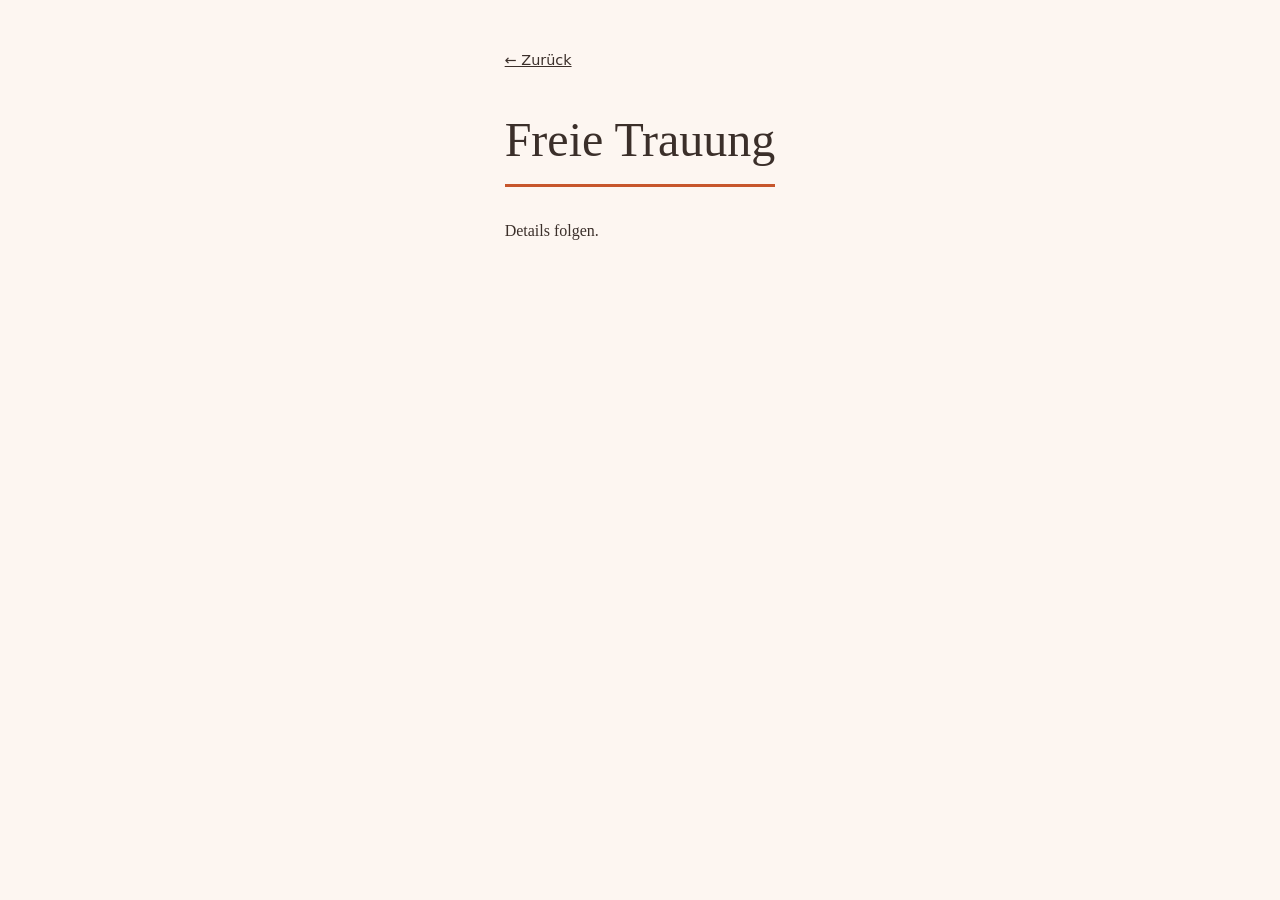
==== freie-trauung.html @ 37188ab3 "Landing page mit Farbpalette und Event-Buttons Farbpalette zentral in css/farben.css. Zwei Buttons (" ====
<!DOCTYPE html>
<html lang="de">
<head>
  <meta charset="utf-8">
  <meta name="viewport" content="width=device-width, initial-scale=1">
  <title>Freie Trauung</title>
  <link rel="stylesheet" href="css/farben.css">
  <link rel="stylesheet" href="css/style.css">
</head>
<body style="--akzent: var(--copper)">
  <main class="unterseite">
    <a class="zurueck" href="index.html">&larr; Zurück</a>
    <h1>Freie Trauung</h1>
    <p>Details folgen.</p>
  </main>
</body>
</html>
---- css/farben.css ----
/* Farbpalette der Hochzeit – zentrale Quelle für alle Seiten */
:root {
  --peach:        #F1AC8B;
  --golden-hour:  #EAA53E;
  --copper:       #C7562C;
  --apricot:      #F1AC8B; /* identisch mit peach */
  --misty-blue:   #9AABBD;
  --moss:         #A18C4B;

  /* Abgeleitete Töne für Text und Hintergrund (Lesbarkeit) */
  --hintergrund:  #FDF6F1;
  --text:         #3B2F2A;
  --text-blau:    #26313D;

  /* Event-Akzente */
  --akzent-standesamt:     var(--misty-blue);
  --akzent-freie-trauung:  var(--copper);
}
---- css/style.css ----
*, *::before, *::after { box-sizing: border-box; }

html, body { margin: 0; padding: 0; }

body {
  min-height: 100vh;
  min-height: 100dvh;
  background: var(--hintergrund);
  color: var(--text);
  font-family: "Cormorant Garamond", "Palatino Linotype", Palatino, Georgia, serif;
  line-height: 1.5;
  display: flex;
  flex-direction: column;
}

a { color: inherit; }

/* ---------- Landing Page ---------- */
.landing {
  flex: 1;
  display: flex;
  flex-direction: column;
  align-items: center;
  justify-content: center;
  padding: 3rem 1rem;
  text-align: center;
}

.titel {
  margin: 0 0 0.25rem;
  font-weight: 400;
  font-size: clamp(2.5rem, 8vw, 4.5rem);
  letter-spacing: 0.02em;
  color: var(--copper);
}

.untertitel {
  margin: 0 0 2.5rem;
  font-size: clamp(1.1rem, 3vw, 1.4rem);
  color: var(--moss);
  letter-spacing: 0.15em;
  text-transform: uppercase;
}

.trenner {
  width: 4rem;
  height: 2px;
  margin: 0 auto 2.5rem;
  background: linear-gradient(90deg, var(--peach), var(--golden-hour));
  border: 0;
}

/* Handy: untereinander */
.event-auswahl {
  display: flex;
  flex-direction: column;
  gap: 1.25rem;
  width: 100%;
  max-width: 56rem;
}

/* PC/Tablet quer: nebeneinander */
@media (min-width: 768px) {
  .event-auswahl {
    flex-direction: row;
    gap: 2rem;
  }
}

.event-button {
  flex: 1;
  display: flex;
  flex-direction: column;
  align-items: center;
  justify-content: center;
  gap: 0.5rem;
  min-height: 11rem;
  padding: 2rem 1.5rem;
  border-radius: 1.25rem;
  text-decoration: none;
  box-shadow: 0 6px 20px rgba(59, 47, 42, 0.12);
  transition: transform 0.2s ease, box-shadow 0.2s ease;
}

@media (min-width: 768px) {
  .event-button { min-height: 16rem; }
}

.event-button:hover {
  transform: translateY(-4px);
  box-shadow: 0 12px 28px rgba(59, 47, 42, 0.18);
}

.event-button:focus-visible {
  outline: 3px solid var(--golden-hour);
  outline-offset: 4px;
}

.event-button .event-name {
  font-size: clamp(1.6rem, 4vw, 2.2rem);
  line-height: 1.2;
}

.event-button .event-info {
  font-family: system-ui, -apple-system, "Segoe UI", sans-serif;
  font-size: 0.85rem;
  letter-spacing: 0.15em;
  text-transform: uppercase;
  opacity: 0.9;
}

.event-button--standesamt {
  background: var(--akzent-standesamt);
  color: var(--text-blau);
}

.event-button--freie-trauung {
  background: var(--akzent-freie-trauung);
  color: #FFFFFF;
}

@media (prefers-reduced-motion: reduce) {
  .event-button { transition: none; }
  .event-button:hover { transform: none; }
}

/* ---------- Unterseiten (Platzhalter) ---------- */
.unterseite {
  flex: 1;
  max-width: 48rem;
  margin: 0 auto;
  padding: 3rem 1rem;
}

.unterseite h1 {
  font-weight: 400;
  font-size: clamp(2rem, 6vw, 3rem);
  border-bottom: 3px solid var(--akzent);
  padding-bottom: 0.5rem;
}

.zurueck {
  font-family: system-ui, -apple-system, "Segoe UI", sans-serif;
  font-size: 0.9rem;
}
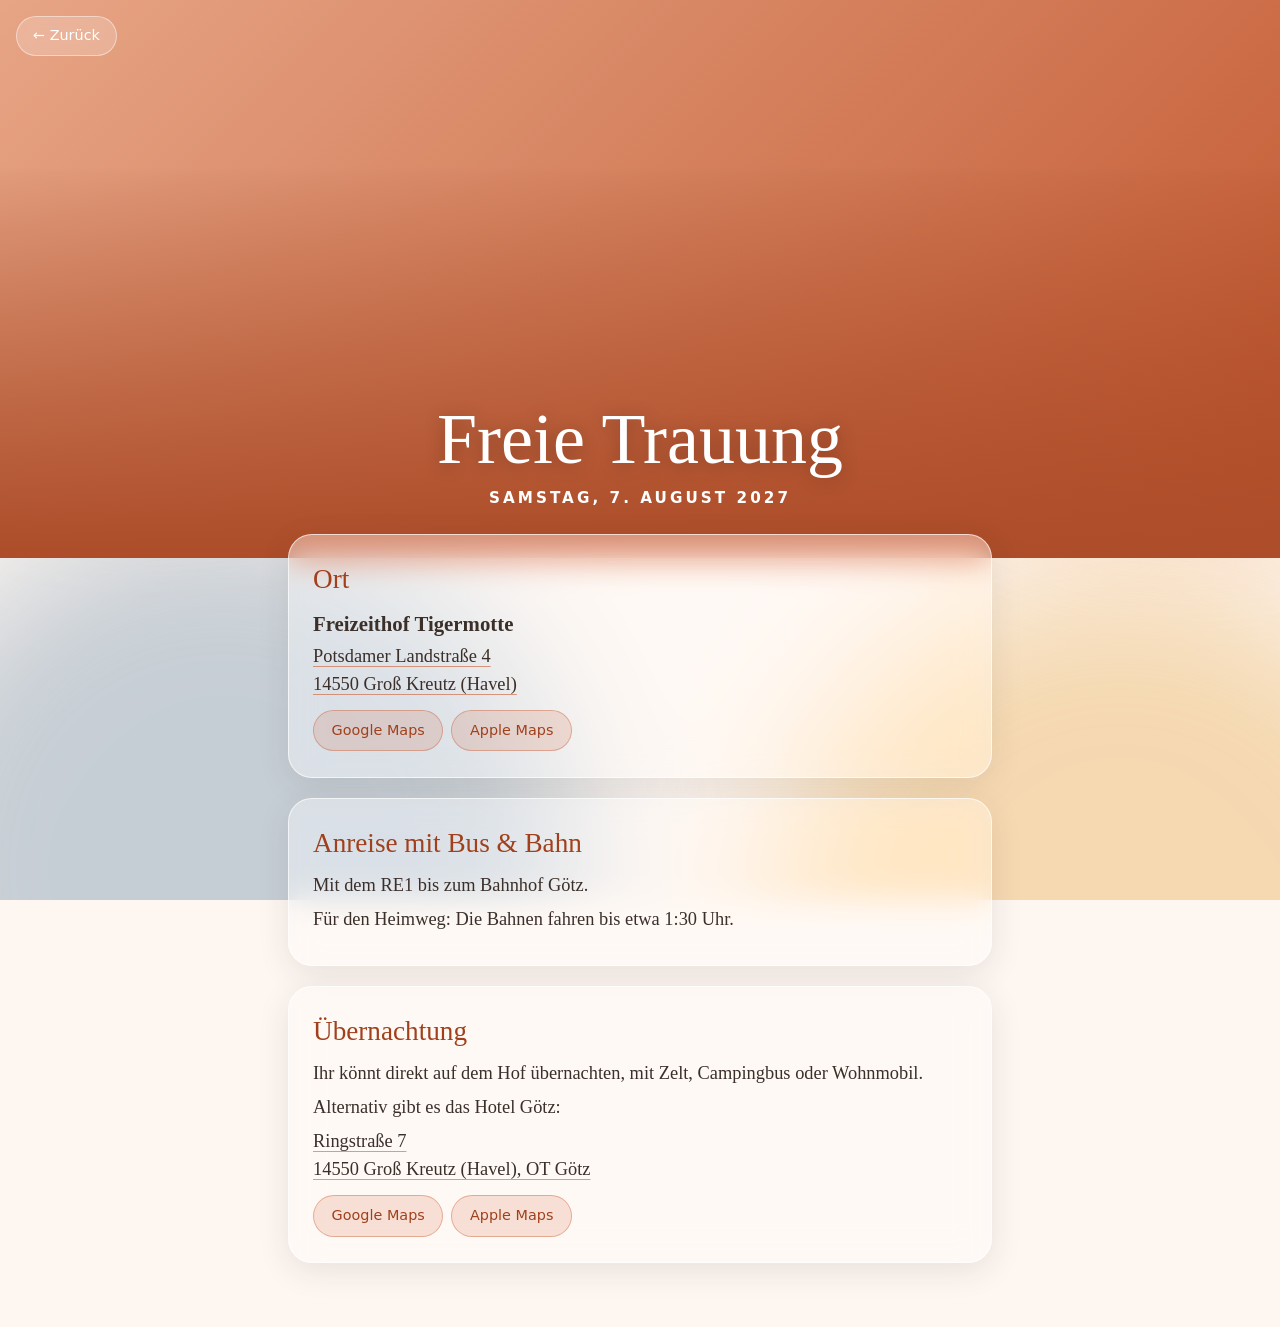
==== commit cac15f5f: "Weicheres Design mit Glas-Buttons und Animationen, Inhalte der Unterseiten - Bewegter, weichgezeichn" ====
--- a/freie-trauung.html
+++ b/freie-trauung.html
@@ -3,15 +3,49 @@
 <head>
   <meta charset="utf-8">
   <meta name="viewport" content="width=device-width, initial-scale=1">
-  <title>Freie Trauung</title>
+  <title>Freie Trauung · Anna &amp; Leo</title>
   <link rel="stylesheet" href="css/farben.css">
   <link rel="stylesheet" href="css/style.css">
 </head>
-<body style="--akzent: var(--copper)">
-  <main class="unterseite">
-    <a class="zurueck" href="index.html">&larr; Zurück</a>
-    <h1>Freie Trauung</h1>
-    <p>Details folgen.</p>
+<body style="--akzent: var(--akzent-freie-trauung); --akzent-text: #A0401C; --hero-bild: url('bilder/tigermotte.jpg')">
+  <div class="hintergrund" aria-hidden="true">
+    <div class="blob blob--1"></div><div class="blob blob--2"></div>
+    <div class="blob blob--3"></div><div class="blob blob--4"></div>
+  </div>
+
+  <header class="hero">
+    <a class="zurueck sans" href="index.html">&larr; Zurück</a>
+    <h1 class="einblenden">Freie Trauung</h1>
+    <p class="datum sans einblenden" style="--verzoegerung: 0.15s">Samstag, 7. August 2027</p>
+  </header>
+
+  <main class="inhalt">
+    <section class="karte einblenden" style="--verzoegerung: 0.3s" data-adresse="Potsdamer Landstraße 4, 14550 Groß Kreutz (Havel)">
+      <h2>Ort</h2>
+      <p class="ort">Freizeithof Tigermotte</p>
+      <a class="adresse" href="https://www.google.com/maps/search/?api=1&amp;query=Potsdamer%20Landstra%C3%9Fe%204%2C%2014550%20Gro%C3%9F%20Kreutz%20(Havel)" target="_blank" rel="noopener">
+        <address>Potsdamer Landstraße 4<br>14550 Groß Kreutz (Havel)</address>
+      </a>
+      <div class="karten-links"></div>
+    </section>
+
+    <section class="karte einblenden" style="--verzoegerung: 0.45s">
+      <h2>Anreise mit Bus &amp; Bahn</h2>
+      <p>Mit dem RE1 bis zum Bahnhof Götz.</p>
+      <p>Für den Heimweg: Die Bahnen fahren bis etwa 1:30 Uhr.</p>
+    </section>
+
+    <section class="karte einblenden" style="--verzoegerung: 0.6s" data-adresse="Ringstraße 7, 14550 Groß Kreutz (Havel)">
+      <h2>Übernachtung</h2>
+      <p>Ihr könnt direkt auf dem Hof übernachten, mit Zelt, Campingbus oder Wohnmobil.</p>
+      <p>Alternativ gibt es das Hotel Götz:</p>
+      <a class="adresse" href="https://www.google.com/maps/search/?api=1&amp;query=Ringstra%C3%9Fe%207%2C%2014550%20Gro%C3%9F%20Kreutz%20(Havel)" target="_blank" rel="noopener">
+        <address>Ringstraße 7<br>14550 Groß Kreutz (Havel), OT Götz</address>
+      </a>
+      <div class="karten-links"></div>
+    </section>
   </main>
+
+  <script src="js/karten.js"></script>
 </body>
 </html>
--- a/css/farben.css
+++ b/css/farben.css
@@ -1,18 +1,24 @@
 /* Farbpalette der Hochzeit – zentrale Quelle für alle Seiten */
 :root {
-  --peach:        #F1AC8B;
-  --golden-hour:  #EAA53E;
-  --copper:       #C7562C;
-  --apricot:      #F1AC8B; /* identisch mit peach */
-  --misty-blue:   #9AABBD;
-  --moss:         #A18C4B;
+  --peach:        #F3AE8D;
+  --golden-hour:  #E7A23A;
+  --copper:       #CB5A30;
+  --apricot:      #F79E5C;
+  --misty-blue:   #9AADBE;
+  --moss:         #9F8A49;
 
   /* Abgeleitete Töne für Text und Hintergrund (Lesbarkeit) */
   --hintergrund:  #FDF6F1;
   --text:         #3B2F2A;
   --text-blau:    #26313D;
+  --moss-dunkel:  #6F5F2E;
 
   /* Event-Akzente */
   --akzent-standesamt:     var(--misty-blue);
   --akzent-freie-trauung:  var(--copper);
+
+  /* Glas-Effekt */
+  --glas:         rgba(255, 255, 255, 0.38);
+  --glas-rand:    rgba(255, 255, 255, 0.65);
+  --schatten:     0 8px 32px rgba(59, 47, 42, 0.10);
 }
--- a/css/style.css
+++ b/css/style.css
@@ -3,6 +3,7 @@
 html, body { margin: 0; padding: 0; }
 
 body {
+  position: relative;
   min-height: 100vh;
   min-height: 100dvh;
   background: var(--hintergrund);
@@ -11,9 +12,52 @@
   line-height: 1.5;
   display: flex;
   flex-direction: column;
+  overflow-x: hidden;
 }
 
 a { color: inherit; }
+
+.sans {
+  font-family: system-ui, -apple-system, "Segoe UI", sans-serif;
+}
+
+/* ---------- Weicher, bewegter Hintergrund ---------- */
+.hintergrund {
+  position: fixed;
+  inset: 0;
+  z-index: -1;
+  overflow: hidden;
+  pointer-events: none;
+}
+
+.blob {
+  position: absolute;
+  width: 55vmax;
+  height: 55vmax;
+  border-radius: 50%;
+  filter: blur(70px);
+  opacity: 0.55;
+  will-change: transform;
+}
+
+.blob--1 { background: var(--peach);       top: -20vmax; left: -15vmax; animation: schweben-1 26s ease-in-out infinite alternate; }
+.blob--2 { background: var(--misty-blue);  bottom: -25vmax; left: -10vmax; animation: schweben-2 32s ease-in-out infinite alternate; }
+.blob--3 { background: var(--apricot);     top: -15vmax; right: -20vmax; opacity: 0.45; animation: schweben-3 29s ease-in-out infinite alternate; }
+.blob--4 { background: var(--golden-hour); bottom: -30vmax; right: -15vmax; opacity: 0.35; animation: schweben-1 35s ease-in-out infinite alternate-reverse; }
+
+@keyframes schweben-1 { to { transform: translate(12vmax, 10vmax) scale(1.1); } }
+@keyframes schweben-2 { to { transform: translate(15vmax, -8vmax) scale(0.9); } }
+@keyframes schweben-3 { to { transform: translate(-10vmax, 12vmax) scale(1.15); } }
+
+/* ---------- Einblenden ---------- */
+.einblenden {
+  opacity: 0;
+  transform: translateY(18px);
+  animation: einblenden 1s cubic-bezier(0.22, 1, 0.36, 1) forwards;
+  animation-delay: var(--verzoegerung, 0s);
+}
+
+@keyframes einblenden { to { opacity: 1; transform: none; } }
 
 /* ---------- Landing Page ---------- */
 .landing {
@@ -29,25 +73,27 @@
 .titel {
   margin: 0 0 0.25rem;
   font-weight: 400;
-  font-size: clamp(2.5rem, 8vw, 4.5rem);
+  font-size: clamp(2.75rem, 9vw, 5rem);
   letter-spacing: 0.02em;
   color: var(--copper);
 }
 
 .untertitel {
-  margin: 0 0 2.5rem;
-  font-size: clamp(1.1rem, 3vw, 1.4rem);
-  color: var(--moss);
-  letter-spacing: 0.15em;
+  margin: 0 0 2rem;
+  font-size: clamp(1.15rem, 3vw, 1.4rem);
+  font-weight: 600;
+  color: var(--moss-dunkel);
+  letter-spacing: 0.2em;
   text-transform: uppercase;
 }
 
 .trenner {
-  width: 4rem;
+  width: 5rem;
   height: 2px;
   margin: 0 auto 2.5rem;
-  background: linear-gradient(90deg, var(--peach), var(--golden-hour));
+  background: linear-gradient(90deg, var(--peach), var(--apricot), var(--golden-hour));
   border: 0;
+  border-radius: 2px;
 }
 
 /* Handy: untereinander */
@@ -68,78 +114,230 @@
 }
 
 .event-button {
+  --tint: var(--misty-blue);
+  position: relative;
   flex: 1;
   display: flex;
   flex-direction: column;
   align-items: center;
   justify-content: center;
-  gap: 0.5rem;
+  gap: 0.6rem;
   min-height: 11rem;
   padding: 2rem 1.5rem;
-  border-radius: 1.25rem;
+  border-radius: 1.75rem;
   text-decoration: none;
-  box-shadow: 0 6px 20px rgba(59, 47, 42, 0.12);
-  transition: transform 0.2s ease, box-shadow 0.2s ease;
+  overflow: hidden;
+  isolation: isolate;
+  background: color-mix(in srgb, var(--tint) 28%, transparent);
+  border: 1px solid var(--glas-rand);
+  -webkit-backdrop-filter: blur(18px) saturate(140%);
+  backdrop-filter: blur(18px) saturate(140%);
+  box-shadow: var(--schatten);
+  transition:
+    transform 0.6s cubic-bezier(0.22, 1, 0.36, 1),
+    box-shadow 0.6s cubic-bezier(0.22, 1, 0.36, 1),
+    background-color 0.6s ease;
+}
+
+/* Sanfter Lichtschein, der beim Hover hineinfließt */
+.event-button::before {
+  content: "";
+  position: absolute;
+  inset: 0;
+  z-index: -1;
+  background: radial-gradient(circle at 30% 20%, rgba(255, 255, 255, 0.7), transparent 60%);
+  opacity: 0.4;
+  transition: opacity 0.6s ease;
 }
 
 @media (min-width: 768px) {
-  .event-button { min-height: 16rem; }
+  .event-button { min-height: 17rem; }
 }
 
 .event-button:hover {
-  transform: translateY(-4px);
-  box-shadow: 0 12px 28px rgba(59, 47, 42, 0.18);
-}
+  transform: translateY(-6px);
+  background: color-mix(in srgb, var(--tint) 40%, transparent);
+  box-shadow: 0 18px 40px rgba(59, 47, 42, 0.14);
+}
+
+.event-button:hover::before { opacity: 0.9; }
 
 .event-button:focus-visible {
-  outline: 3px solid var(--golden-hour);
-  outline-offset: 4px;
+  outline: 2px solid var(--tint);
+  outline-offset: 5px;
 }
 
 .event-button .event-name {
-  font-size: clamp(1.6rem, 4vw, 2.2rem);
+  font-size: clamp(1.7rem, 4vw, 2.3rem);
   line-height: 1.2;
 }
 
 .event-button .event-info {
-  font-family: system-ui, -apple-system, "Segoe UI", sans-serif;
   font-size: 0.85rem;
-  letter-spacing: 0.15em;
+  font-weight: 600;
+  letter-spacing: 0.18em;
   text-transform: uppercase;
-  opacity: 0.9;
 }
 
 .event-button--standesamt {
-  background: var(--akzent-standesamt);
+  --tint: var(--akzent-standesamt);
   color: var(--text-blau);
 }
 
 .event-button--freie-trauung {
-  background: var(--akzent-freie-trauung);
+  --tint: var(--akzent-freie-trauung);
+  color: #7A2E12;
+}
+
+/* ---------- Unterseiten ---------- */
+.hero {
+  position: relative;
+  min-height: 62vh;
+  min-height: 62svh;
+  display: flex;
+  flex-direction: column;
+  justify-content: flex-end;
+  padding: 1.25rem 1rem 3rem;
   color: #FFFFFF;
+  text-align: center;
+  background-color: var(--akzent);
+  background-image:
+    linear-gradient(180deg, rgba(0, 0, 0, 0.05) 30%, color-mix(in srgb, var(--akzent) 85%, black 15%) 100%),
+    var(--hero-bild, none),
+    linear-gradient(135deg, var(--peach), var(--akzent));
+  background-size: cover;
+  background-position: center;
+}
+
+.hero .zurueck {
+  position: absolute;
+  top: 1rem;
+  left: 1rem;
+}
+
+.hero h1 {
+  margin: 0;
+  font-weight: 400;
+  font-size: clamp(2.5rem, 8vw, 4.5rem);
+  line-height: 1.1;
+  text-shadow: 0 2px 18px rgba(0, 0, 0, 0.25);
+}
+
+.hero .datum {
+  margin: 0.5rem 0 0;
+  font-size: 0.95rem;
+  font-weight: 600;
+  letter-spacing: 0.2em;
+  text-transform: uppercase;
+}
+
+.zurueck {
+  display: inline-flex;
+  align-items: center;
+  gap: 0.4rem;
+  padding: 0.5rem 1rem;
+  border-radius: 999px;
+  font-size: 0.9rem;
+  text-decoration: none;
+  color: #FFFFFF;
+  background: rgba(255, 255, 255, 0.2);
+  border: 1px solid rgba(255, 255, 255, 0.45);
+  -webkit-backdrop-filter: blur(10px);
+  backdrop-filter: blur(10px);
+  transition: background-color 0.4s ease;
+}
+
+.zurueck:hover { background: rgba(255, 255, 255, 0.35); }
+
+.inhalt {
+  width: 100%;
+  max-width: 46rem;
+  margin: -1.5rem auto 0;
+  padding: 0 1rem 4rem;
+  display: grid;
+  gap: 1.25rem;
+}
+
+.karte {
+  padding: 1.5rem 1.5rem 1.6rem;
+  border-radius: 1.5rem;
+  background: var(--glas);
+  border: 1px solid var(--glas-rand);
+  -webkit-backdrop-filter: blur(16px) saturate(140%);
+  backdrop-filter: blur(16px) saturate(140%);
+  box-shadow: var(--schatten);
+}
+
+.karte h2 {
+  margin: 0 0 0.5rem;
+  font-weight: 500;
+  font-size: 1.7rem;
+  color: var(--akzent-text);
+}
+
+.karte p { margin: 0.4rem 0; font-size: 1.15rem; }
+
+.karte .ort {
+  margin-bottom: 0.25rem;
+  font-size: 1.3rem;
+  font-weight: 600;
+}
+
+/* ---------- Adressen & Karten-Links ---------- */
+.adresse address { font-style: normal; }
+
+.adresse {
+  display: inline-block;
+  font-style: normal;
+  font-size: 1.15rem;
+  text-decoration: underline;
+  text-decoration-color: color-mix(in srgb, var(--akzent) 60%, transparent);
+  text-underline-offset: 4px;
+  transition: color 0.3s ease;
+}
+
+.adresse:hover { color: var(--akzent-text); }
+
+.karten-links {
+  display: flex;
+  flex-wrap: wrap;
+  gap: 0.5rem;
+  margin-top: 0.75rem;
+}
+
+.karten-link {
+  display: inline-flex;
+  align-items: center;
+  padding: 0.55rem 1.1rem;
+  border-radius: 999px;
+  font-size: 0.9rem;
+  text-decoration: none;
+  color: var(--akzent-text);
+  background: color-mix(in srgb, var(--akzent) 16%, transparent);
+  border: 1px solid color-mix(in srgb, var(--akzent) 40%, transparent);
+  transition: background-color 0.4s ease, transform 0.4s cubic-bezier(0.22, 1, 0.36, 1);
+}
+
+.karten-link:hover {
+  background: color-mix(in srgb, var(--akzent) 30%, transparent);
+  transform: translateY(-2px);
+}
+
+.hinweis {
+  font-size: 1rem !important;
+  opacity: 0.8;
+}
+
+.fussnote {
+  margin-top: 0.5rem;
+  font-size: 0.75rem;
+  text-align: center;
+  opacity: 0.6;
 }
 
 @media (prefers-reduced-motion: reduce) {
-  .event-button { transition: none; }
-  .event-button:hover { transform: none; }
-}
-
-/* ---------- Unterseiten (Platzhalter) ---------- */
-.unterseite {
-  flex: 1;
-  max-width: 48rem;
-  margin: 0 auto;
-  padding: 3rem 1rem;
-}
-
-.unterseite h1 {
-  font-weight: 400;
-  font-size: clamp(2rem, 6vw, 3rem);
-  border-bottom: 3px solid var(--akzent);
-  padding-bottom: 0.5rem;
-}
-
-.zurueck {
-  font-family: system-ui, -apple-system, "Segoe UI", sans-serif;
-  font-size: 0.9rem;
-}
+  .blob, .einblenden { animation: none; }
+  .einblenden { opacity: 1; transform: none; }
+  .event-button, .karten-link { transition: none; }
+  .event-button:hover, .karten-link:hover { transform: none; }
+}
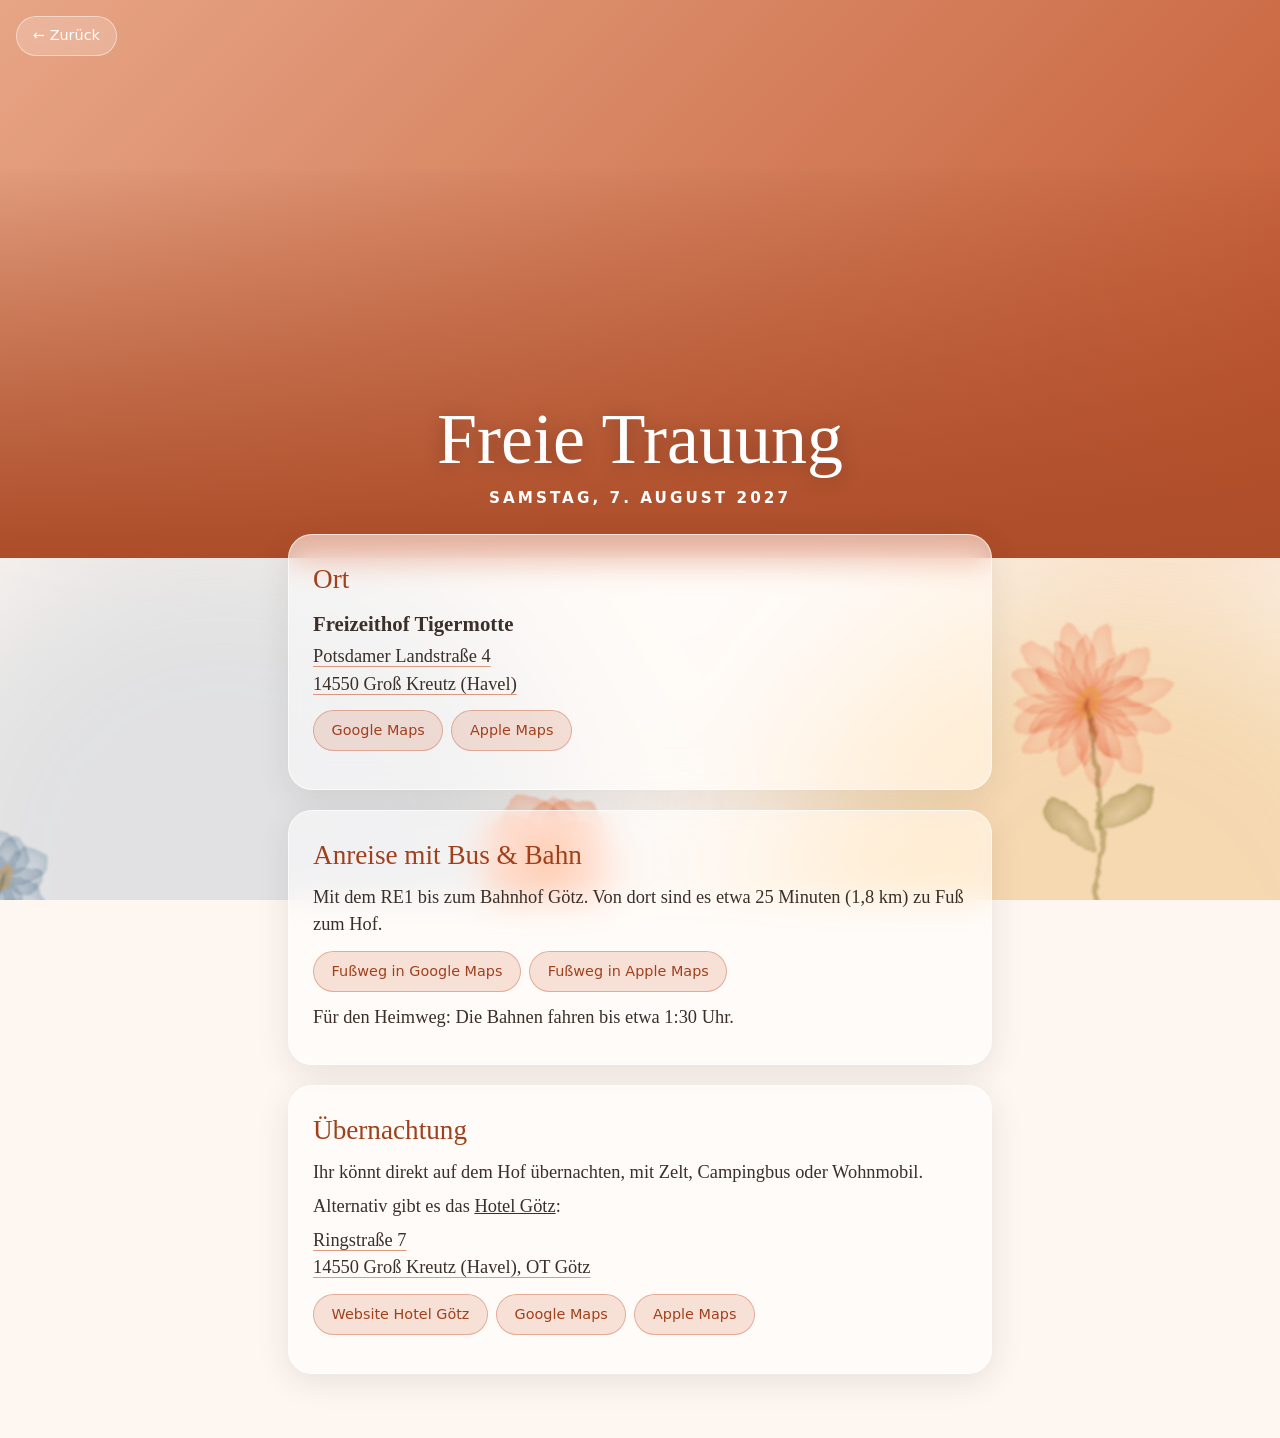
==== commit 8e46ffe3: "Aquarell-Blumen im Hintergrund, Anreise, Hotel-Link und Platz für Hof-Logo - Blumen in den Palettenf" ====
--- a/freie-trauung.html
+++ b/freie-trauung.html
@@ -21,6 +21,7 @@
 
   <main class="inhalt">
     <section class="karte einblenden" style="--verzoegerung: 0.3s" data-adresse="Potsdamer Landstraße 4, 14550 Groß Kreutz (Havel)">
+      <img class="hof-logo" src="bilder/tigermotte-logo.png" alt="Logo des Freizeithofs Tigermotte" onerror="this.remove()">
       <h2>Ort</h2>
       <p class="ort">Freizeithof Tigermotte</p>
       <a class="adresse" href="https://www.google.com/maps/search/?api=1&amp;query=Potsdamer%20Landstra%C3%9Fe%204%2C%2014550%20Gro%C3%9F%20Kreutz%20(Havel)" target="_blank" rel="noopener">
@@ -31,21 +32,30 @@
 
     <section class="karte einblenden" style="--verzoegerung: 0.45s">
       <h2>Anreise mit Bus &amp; Bahn</h2>
-      <p>Mit dem RE1 bis zum Bahnhof Götz.</p>
+      <p>Mit dem RE1 bis zum Bahnhof Götz. Von dort sind es etwa 25 Minuten (1,8&nbsp;km) zu Fuß zum Hof.</p>
+      <div class="karten-links">
+        <a class="karten-link sans" target="_blank" rel="noopener"
+           href="https://www.google.com/maps/dir/?api=1&amp;origin=Bahnhof%20G%C3%B6tz&amp;destination=Potsdamer%20Landstra%C3%9Fe%204%2C%2014550%20Gro%C3%9F%20Kreutz%20(Havel)&amp;travelmode=walking">Fußweg in Google Maps</a>
+        <a class="karten-link sans" target="_blank" rel="noopener"
+           href="https://maps.apple.com/?saddr=Bahnhof%20G%C3%B6tz&amp;daddr=Potsdamer%20Landstra%C3%9Fe%204%2C%2014550%20Gro%C3%9F%20Kreutz%20(Havel)&amp;dirflg=w">Fußweg in Apple Maps</a>
+      </div>
       <p>Für den Heimweg: Die Bahnen fahren bis etwa 1:30 Uhr.</p>
     </section>
 
     <section class="karte einblenden" style="--verzoegerung: 0.6s" data-adresse="Ringstraße 7, 14550 Groß Kreutz (Havel)">
       <h2>Übernachtung</h2>
       <p>Ihr könnt direkt auf dem Hof übernachten, mit Zelt, Campingbus oder Wohnmobil.</p>
-      <p>Alternativ gibt es das Hotel Götz:</p>
+      <p>Alternativ gibt es das <a href="https://www.hotel-goetz.com/" target="_blank" rel="noopener">Hotel Götz</a>:</p>
       <a class="adresse" href="https://www.google.com/maps/search/?api=1&amp;query=Ringstra%C3%9Fe%207%2C%2014550%20Gro%C3%9F%20Kreutz%20(Havel)" target="_blank" rel="noopener">
         <address>Ringstraße 7<br>14550 Groß Kreutz (Havel), OT Götz</address>
       </a>
-      <div class="karten-links"></div>
+      <div class="karten-links">
+        <a class="karten-link sans" href="https://www.hotel-goetz.com/" target="_blank" rel="noopener">Website Hotel Götz</a>
+      </div>
     </section>
   </main>
 
   <script src="js/karten.js"></script>
+  <script src="js/aquarell.js"></script>
 </body>
 </html>
--- a/css/farben.css
+++ b/css/farben.css
@@ -18,7 +18,7 @@
   --akzent-freie-trauung:  var(--copper);
 
   /* Glas-Effekt */
-  --glas:         rgba(255, 255, 255, 0.38);
+  --glas:         rgba(255, 255, 255, 0.55);
   --glas-rand:    rgba(255, 255, 255, 0.65);
   --schatten:     0 8px 32px rgba(59, 47, 42, 0.10);
 }
--- a/css/style.css
+++ b/css/style.css
@@ -35,8 +35,8 @@
   width: 55vmax;
   height: 55vmax;
   border-radius: 50%;
-  filter: blur(70px);
-  opacity: 0.55;
+  filter: blur(80px);
+  opacity: 0.28;
   will-change: transform;
 }
 
@@ -48,6 +48,20 @@
 @keyframes schweben-1 { to { transform: translate(12vmax, 10vmax) scale(1.1); } }
 @keyframes schweben-2 { to { transform: translate(15vmax, -8vmax) scale(0.9); } }
 @keyframes schweben-3 { to { transform: translate(-10vmax, 12vmax) scale(1.15); } }
+
+/* Aquarell-Blumen (js/aquarell.js) */
+.aquarell {
+  position: absolute;
+  inset: 0;
+  width: 100%;
+  height: 100%;
+}
+
+.aquarell path,
+.aquarell circle {
+  transform-box: view-box;
+  transform-origin: 0 0;
+}
 
 /* ---------- Einblenden ---------- */
 .einblenden {
@@ -268,6 +282,20 @@
   box-shadow: var(--schatten);
 }
 
+/* Logo des Hofs: flattert sanft in der Ecke der Karte */
+.hof-logo {
+  float: right;
+  width: clamp(6rem, 28vw, 9rem);
+  height: auto;
+  margin: -0.5rem -0.5rem 0.5rem 1rem;
+  animation: flattern 6s ease-in-out infinite;
+}
+
+@keyframes flattern {
+  0%, 100% { transform: translateY(0) rotate(-3deg); }
+  50%      { transform: translateY(-8px) rotate(3deg); }
+}
+
 .karte h2 {
   margin: 0 0 0.5rem;
   font-weight: 500;
@@ -302,7 +330,7 @@
   display: flex;
   flex-wrap: wrap;
   gap: 0.5rem;
-  margin-top: 0.75rem;
+  margin: 0.75rem 0;
 }
 
 .karten-link {
@@ -336,7 +364,7 @@
 }
 
 @media (prefers-reduced-motion: reduce) {
-  .blob, .einblenden { animation: none; }
+  .blob, .einblenden, .hof-logo { animation: none; }
   .einblenden { opacity: 1; transform: none; }
   .event-button, .karten-link { transition: none; }
   .event-button:hover, .karten-link:hover { transform: none; }
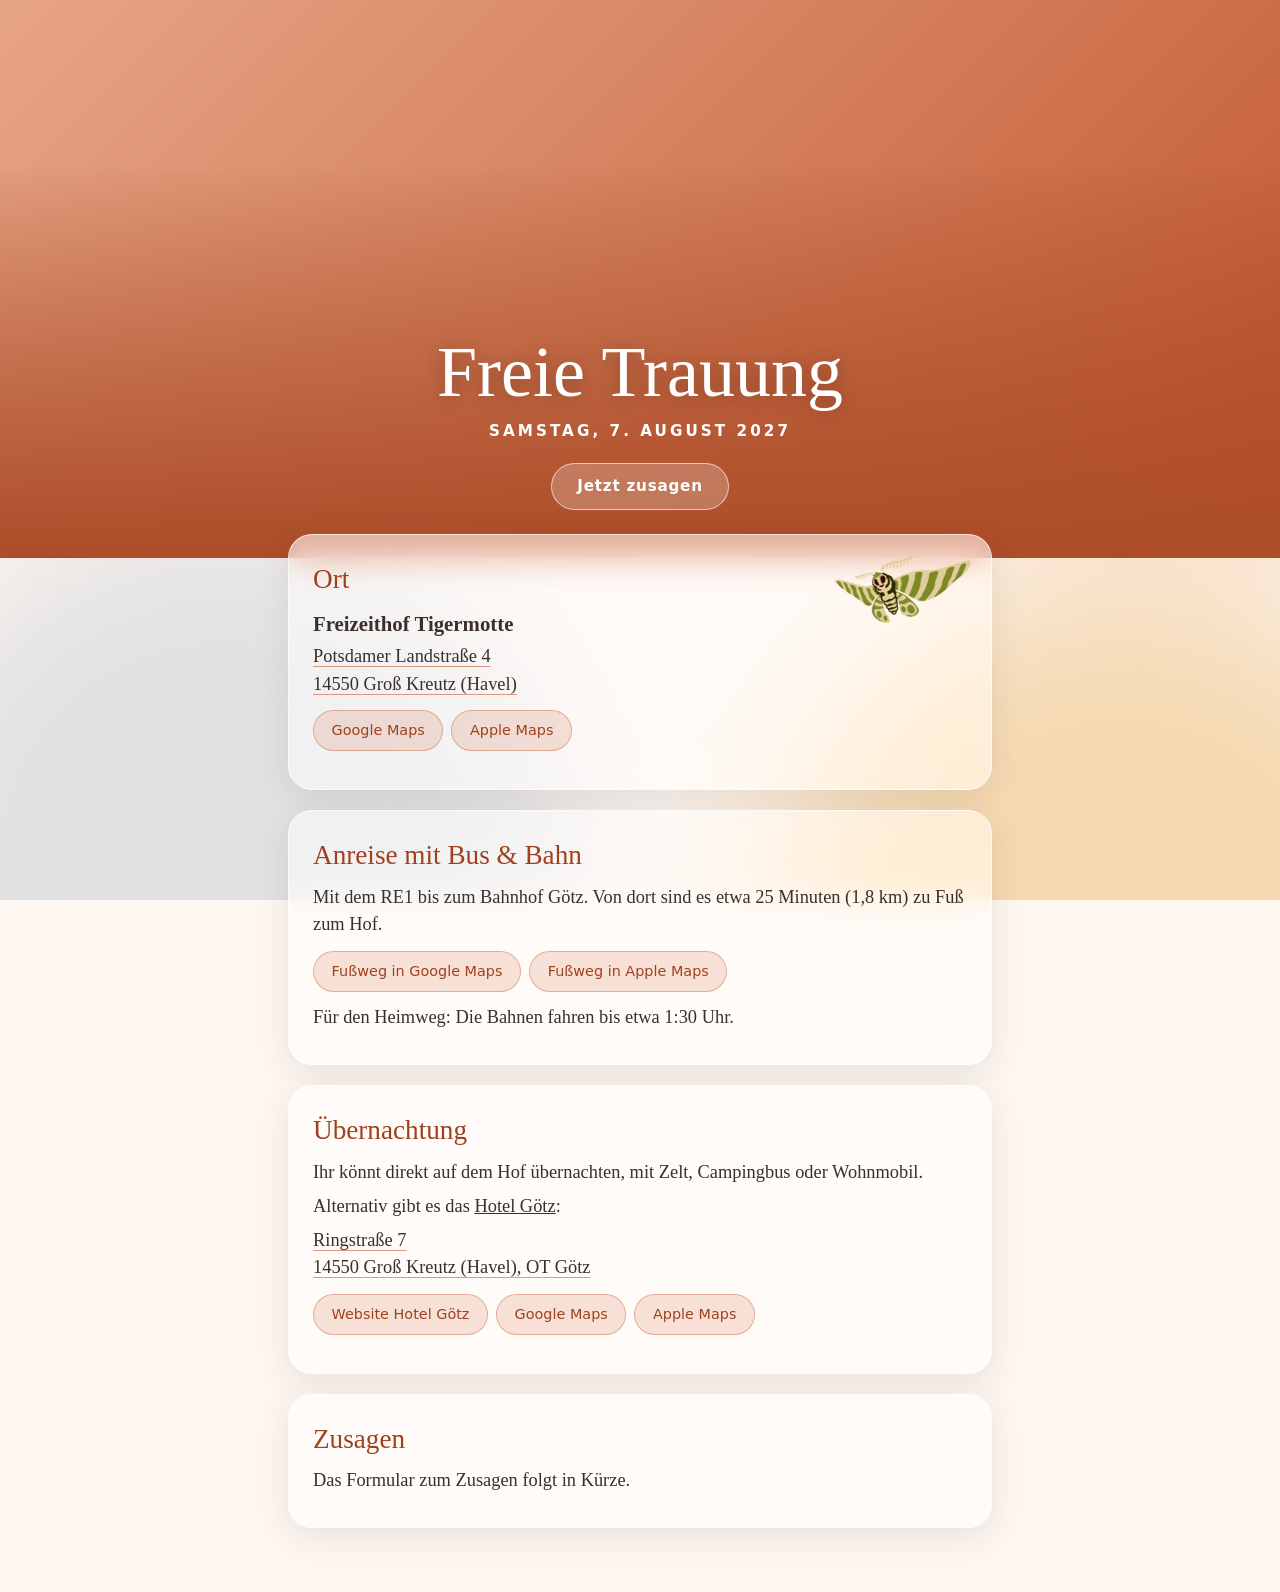
==== commit 68864ed4: "Zusage-Bereich mit Tally-Einbindung, Zurück-Button nur über Hauptseite - Jede Unterseite hat einen Z" ====
--- a/freie-trauung.html
+++ b/freie-trauung.html
@@ -14,9 +14,10 @@
   </div>
 
   <header class="hero">
-    <a class="zurueck sans" href="index.html">&larr; Zurück</a>
+    <a class="zurueck sans" href="index.html" hidden>&larr; Zurück</a>
     <h1 class="einblenden">Freie Trauung</h1>
     <p class="datum sans einblenden" style="--verzoegerung: 0.15s">Samstag, 7. August 2027</p>
+    <a class="zusage-knopf sans einblenden" style="--verzoegerung: 0.3s" href="#zusage">Jetzt zusagen</a>
   </header>
 
   <main class="inhalt">
@@ -53,9 +54,18 @@
         <a class="karten-link sans" href="https://www.hotel-goetz.com/" target="_blank" rel="noopener">Website Hotel Götz</a>
       </div>
     </section>
+
+    <section class="karte einblenden" style="--verzoegerung: 0.75s" id="zusage">
+      <h2>Zusagen</h2>
+      <div class="tally" data-tally-id="" data-titel="Zusage Freie Trauung">
+        <p>Das Formular zum Zusagen folgt in Kürze.</p>
+      </div>
+    </section>
   </main>
 
+  <script src="js/navigation.js"></script>
   <script src="js/karten.js"></script>
+  <script src="js/zusage.js"></script>
   <script src="js/aquarell.js"></script>
 </body>
 </html>
--- a/css/style.css
+++ b/css/style.css
@@ -263,6 +263,31 @@
 
 .zurueck:hover { background: rgba(255, 255, 255, 0.35); }
 
+.zurueck[hidden] { display: none; }
+
+.zusage-knopf {
+  align-self: center;
+  margin-top: 1.25rem;
+  padding: 0.7rem 1.6rem;
+  border-radius: 999px;
+  font-size: 0.95rem;
+  font-weight: 600;
+  letter-spacing: 0.05em;
+  text-decoration: none;
+  color: #FFFFFF;
+  background: rgba(255, 255, 255, 0.22);
+  border: 1px solid rgba(255, 255, 255, 0.6);
+  -webkit-backdrop-filter: blur(10px);
+  backdrop-filter: blur(10px);
+  transition: background-color 0.4s ease;
+}
+
+.zusage-knopf:hover { background: rgba(255, 255, 255, 0.38); }
+
+html { scroll-behavior: smooth; }
+
+#zusage { scroll-margin-top: 1rem; }
+
 .inhalt {
   width: 100%;
   max-width: 46rem;
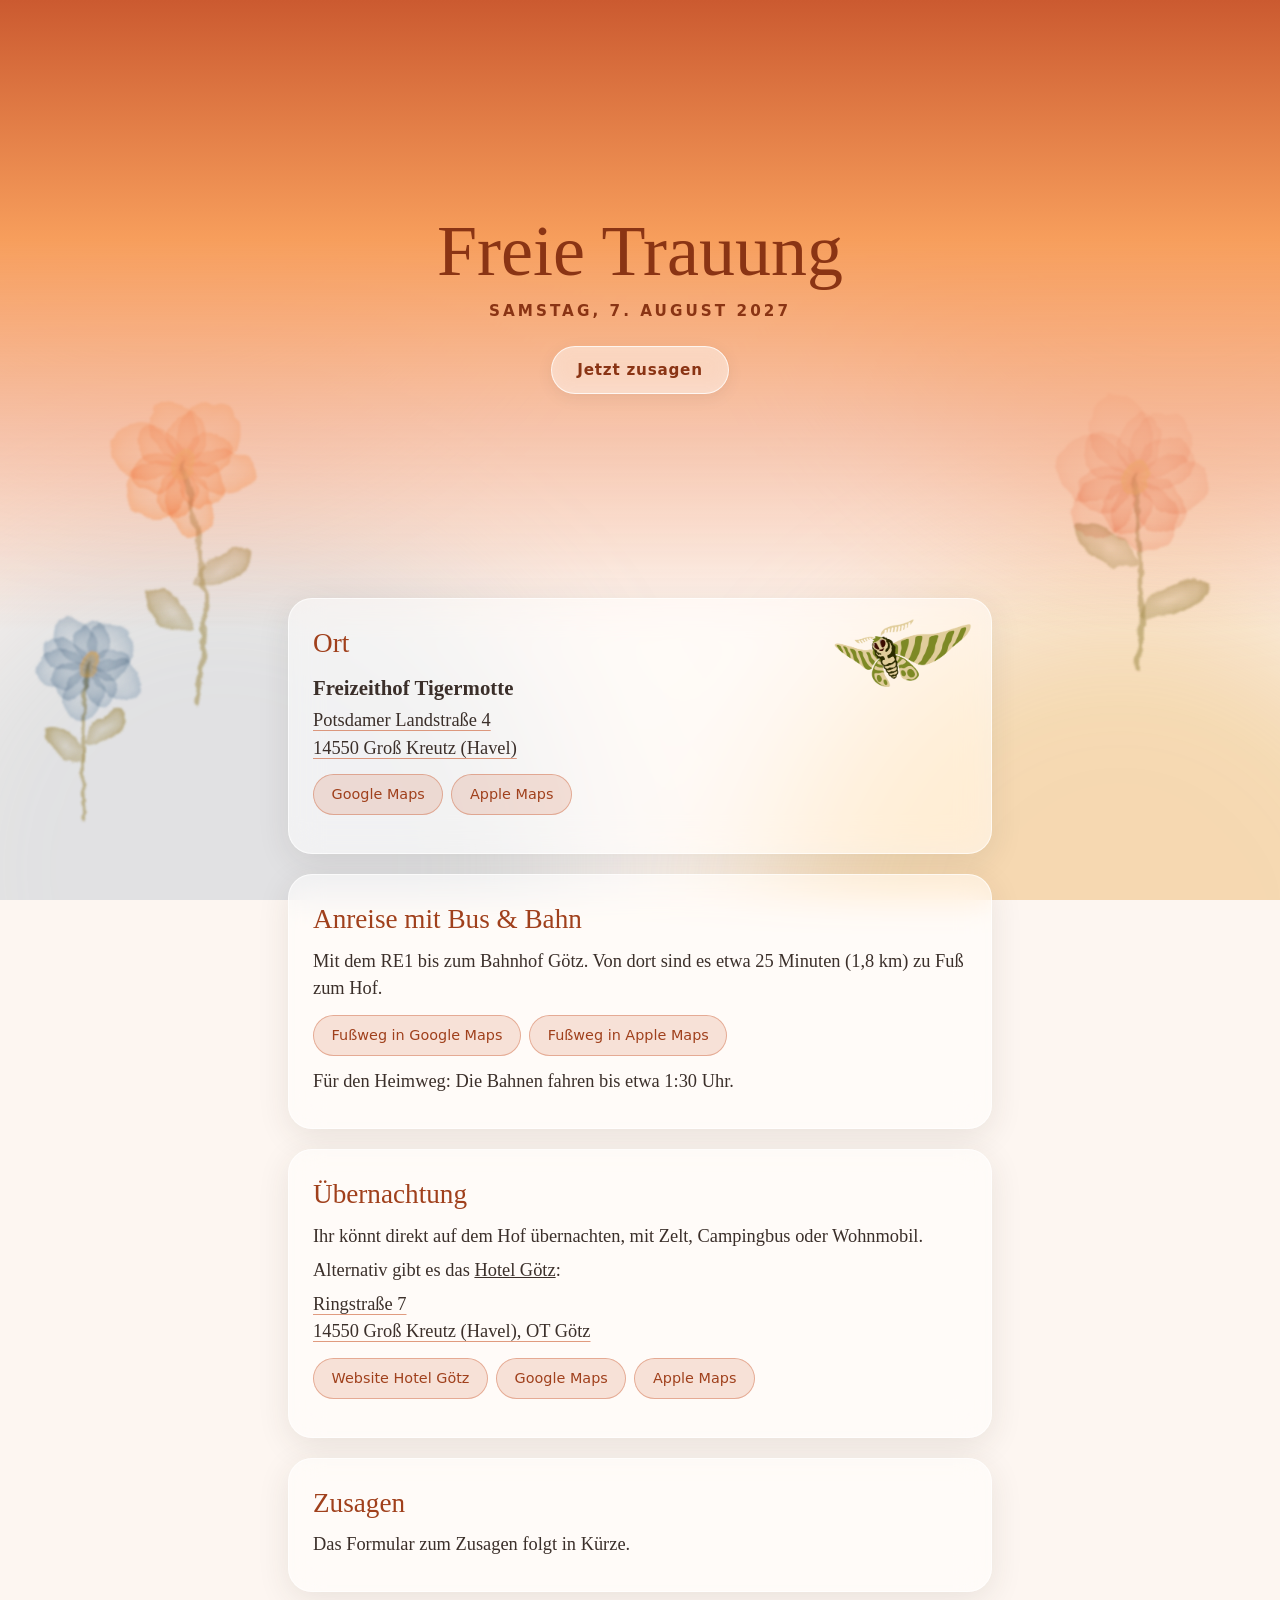
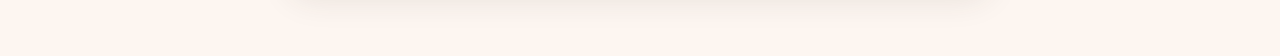
==== commit 3dde9e0a: "Weicher Farbverlauf im Kopfbereich, Blumen scrollen mit - Kopfbereich der Unterseiten als Verlauf au" ====
--- a/freie-trauung.html
+++ b/freie-trauung.html
@@ -7,7 +7,7 @@
   <link rel="stylesheet" href="css/farben.css">
   <link rel="stylesheet" href="css/style.css">
 </head>
-<body style="--akzent: var(--akzent-freie-trauung); --akzent-text: #A0401C; --hero-bild: url('bilder/tigermotte.jpg')">
+<body style="--akzent: var(--akzent-freie-trauung); --akzent-text: #A0401C; --hero-text: #8A3414; --verlauf-1: var(--copper); --verlauf-2: var(--apricot); --verlauf-3: var(--peach); --hero-bild: url('bilder/tigermotte.jpg')">
   <div class="hintergrund" aria-hidden="true">
     <div class="blob blob--1"></div><div class="blob blob--2"></div>
     <div class="blob blob--3"></div><div class="blob blob--4"></div>
--- a/css/style.css
+++ b/css/style.css
@@ -52,9 +52,11 @@
 /* Aquarell-Blumen (js/aquarell.js) */
 .aquarell {
   position: absolute;
-  inset: 0;
+  top: 0;
+  left: 0;
+  z-index: -1;
   width: 100%;
-  height: 100%;
+  pointer-events: none;
 }
 
 .aquarell path,
@@ -204,23 +206,36 @@
 }
 
 /* ---------- Unterseiten ---------- */
+/* Farbverlauf, der weich in den Seitenhintergrund ausläuft (kein harter Schnitt) */
 .hero {
   position: relative;
-  min-height: 62vh;
-  min-height: 62svh;
+  isolation: isolate;
+  min-height: 70vh;
+  min-height: 70svh;
   display: flex;
   flex-direction: column;
-  justify-content: flex-end;
-  padding: 1.25rem 1rem 3rem;
-  color: #FFFFFF;
+  justify-content: center;
+  padding: 4.5rem 1rem 6rem;
+  color: var(--hero-text);
   text-align: center;
-  background-color: var(--akzent);
-  background-image:
-    linear-gradient(180deg, rgba(0, 0, 0, 0.05) 30%, color-mix(in srgb, var(--akzent) 85%, black 15%) 100%),
-    var(--hero-bild, none),
-    linear-gradient(135deg, var(--peach), var(--akzent));
-  background-size: cover;
-  background-position: center;
+  background: linear-gradient(180deg,
+    var(--verlauf-1) 0%,
+    var(--verlauf-2) 38%,
+    color-mix(in srgb, var(--verlauf-3) 70%, transparent) 68%,
+    transparent 100%);
+}
+
+/* Optionales Foto: eingefärbt und nach unten ausgeblendet */
+.hero::before {
+  content: "";
+  position: absolute;
+  inset: 0;
+  z-index: -1;
+  background: var(--hero-bild, none) center / cover no-repeat;
+  opacity: 0.45;
+  mix-blend-mode: multiply;
+  -webkit-mask-image: linear-gradient(180deg, black 40%, transparent 95%);
+  mask-image: linear-gradient(180deg, black 40%, transparent 95%);
 }
 
 .hero .zurueck {
@@ -234,7 +249,6 @@
   font-weight: 400;
   font-size: clamp(2.5rem, 8vw, 4.5rem);
   line-height: 1.1;
-  text-shadow: 0 2px 18px rgba(0, 0, 0, 0.25);
 }
 
 .hero .datum {
@@ -245,44 +259,43 @@
   text-transform: uppercase;
 }
 
-.zurueck {
+.zurueck,
+.zusage-knopf {
   display: inline-flex;
   align-items: center;
   gap: 0.4rem;
-  padding: 0.5rem 1rem;
   border-radius: 999px;
-  font-size: 0.9rem;
   text-decoration: none;
-  color: #FFFFFF;
-  background: rgba(255, 255, 255, 0.2);
-  border: 1px solid rgba(255, 255, 255, 0.45);
+  color: var(--hero-text);
+  background: rgba(255, 255, 255, 0.5);
+  border: 1px solid rgba(255, 255, 255, 0.75);
   -webkit-backdrop-filter: blur(10px);
   backdrop-filter: blur(10px);
-  transition: background-color 0.4s ease;
-}
-
-.zurueck:hover { background: rgba(255, 255, 255, 0.35); }
-
-.zurueck[hidden] { display: none; }
+  box-shadow: 0 4px 16px rgba(59, 47, 42, 0.08);
+  transition: background-color 0.4s ease, transform 0.4s cubic-bezier(0.22, 1, 0.36, 1);
+}
+
+.zurueck {
+  padding: 0.5rem 1rem;
+  font-size: 0.9rem;
+}
 
 .zusage-knopf {
   align-self: center;
-  margin-top: 1.25rem;
+  margin-top: 1.5rem;
   padding: 0.7rem 1.6rem;
-  border-radius: 999px;
   font-size: 0.95rem;
   font-weight: 600;
   letter-spacing: 0.05em;
-  text-decoration: none;
-  color: #FFFFFF;
-  background: rgba(255, 255, 255, 0.22);
-  border: 1px solid rgba(255, 255, 255, 0.6);
-  -webkit-backdrop-filter: blur(10px);
-  backdrop-filter: blur(10px);
-  transition: background-color 0.4s ease;
-}
-
-.zusage-knopf:hover { background: rgba(255, 255, 255, 0.38); }
+}
+
+.zurueck:hover,
+.zusage-knopf:hover {
+  background: rgba(255, 255, 255, 0.75);
+  transform: translateY(-2px);
+}
+
+.zurueck[hidden] { display: none; }
 
 html { scroll-behavior: smooth; }
 
@@ -291,7 +304,7 @@
 .inhalt {
   width: 100%;
   max-width: 46rem;
-  margin: -1.5rem auto 0;
+  margin: -2rem auto 0;
   padding: 0 1rem 4rem;
   display: grid;
   gap: 1.25rem;
@@ -391,6 +404,6 @@
 @media (prefers-reduced-motion: reduce) {
   .blob, .einblenden, .hof-logo { animation: none; }
   .einblenden { opacity: 1; transform: none; }
-  .event-button, .karten-link { transition: none; }
-  .event-button:hover, .karten-link:hover { transform: none; }
-}
+  .event-button, .karten-link, .zurueck, .zusage-knopf { transition: none; }
+  .event-button:hover, .karten-link:hover, .zurueck:hover, .zusage-knopf:hover { transform: none; }
+}
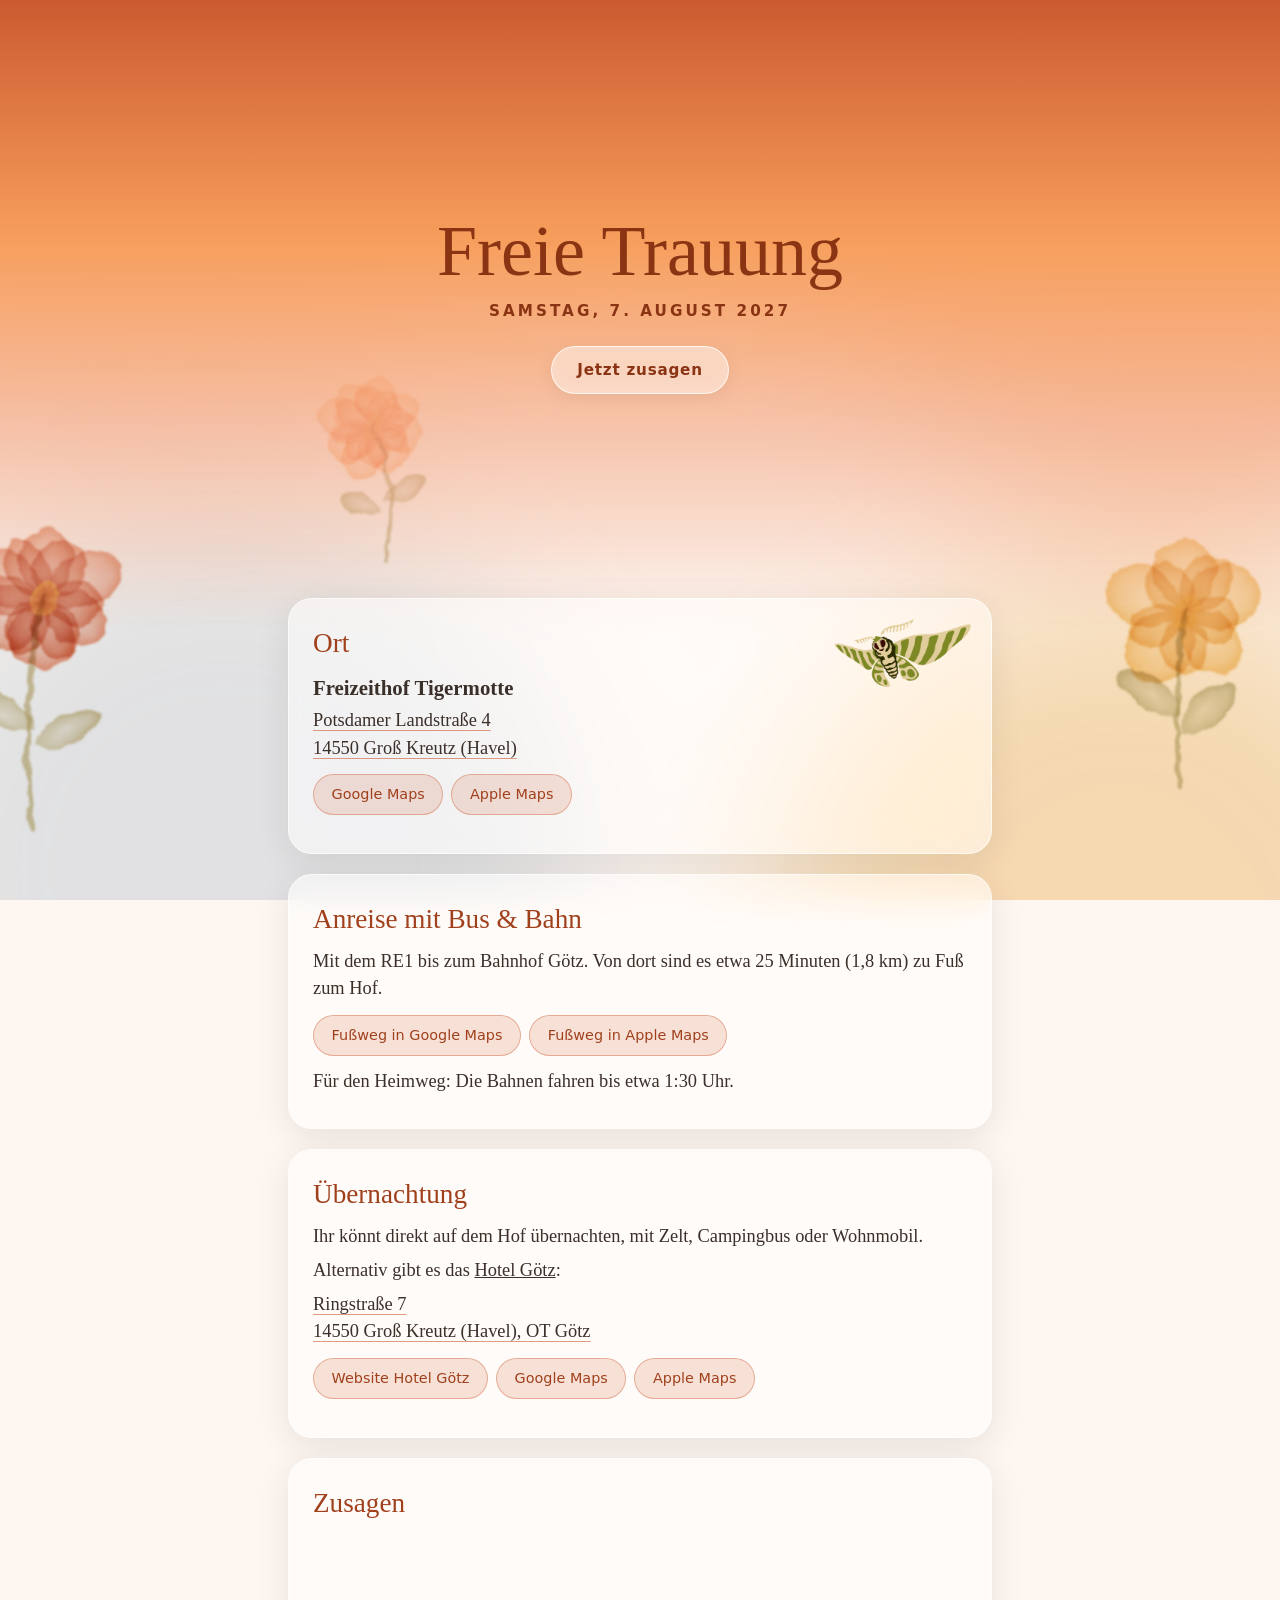
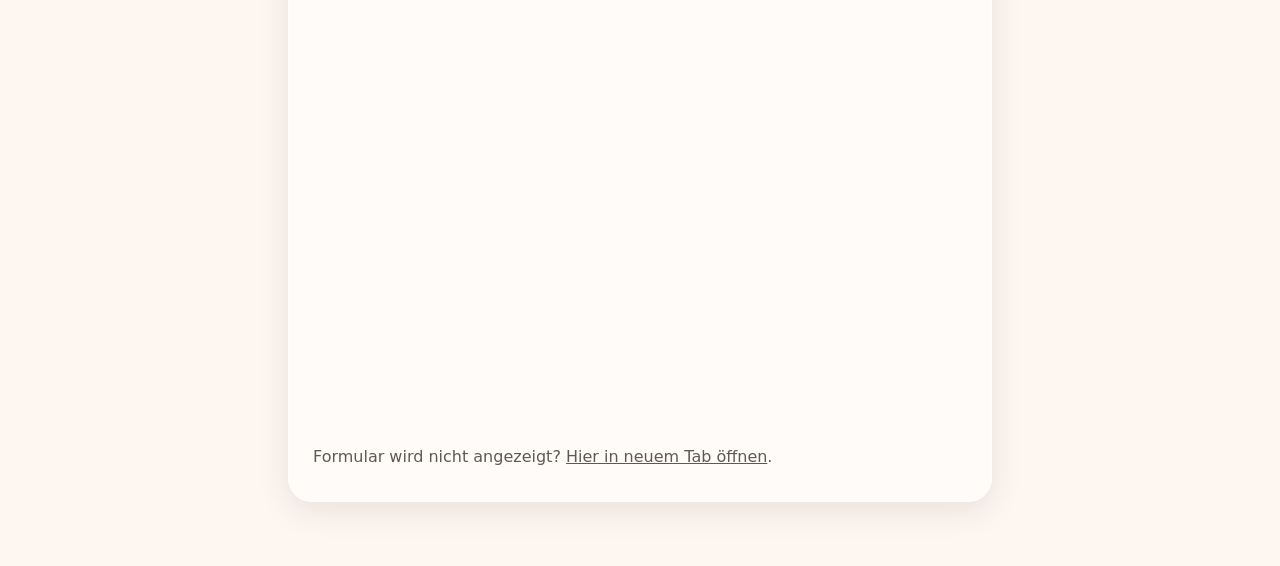
==== commit 2e0514a4: "Tally-Formulare für beide Events eingebunden Mit Ausweichlink, falls das eingebettete Formular nicht" ====
--- a/freie-trauung.html
+++ b/freie-trauung.html
@@ -57,8 +57,8 @@
 
     <section class="karte einblenden" style="--verzoegerung: 0.75s" id="zusage">
       <h2>Zusagen</h2>
-      <div class="tally" data-tally-id="" data-titel="Zusage Freie Trauung">
-        <p>Das Formular zum Zusagen folgt in Kürze.</p>
+      <div class="tally" data-tally-id="q55DKO" data-titel="Zusage Freie Trauung">
+        <p>Zum Zusagen bitte <a href="https://tally.so/r/q55DKO" target="_blank" rel="noopener">dieses Formular</a> ausfüllen.</p>
       </div>
     </section>
   </main>
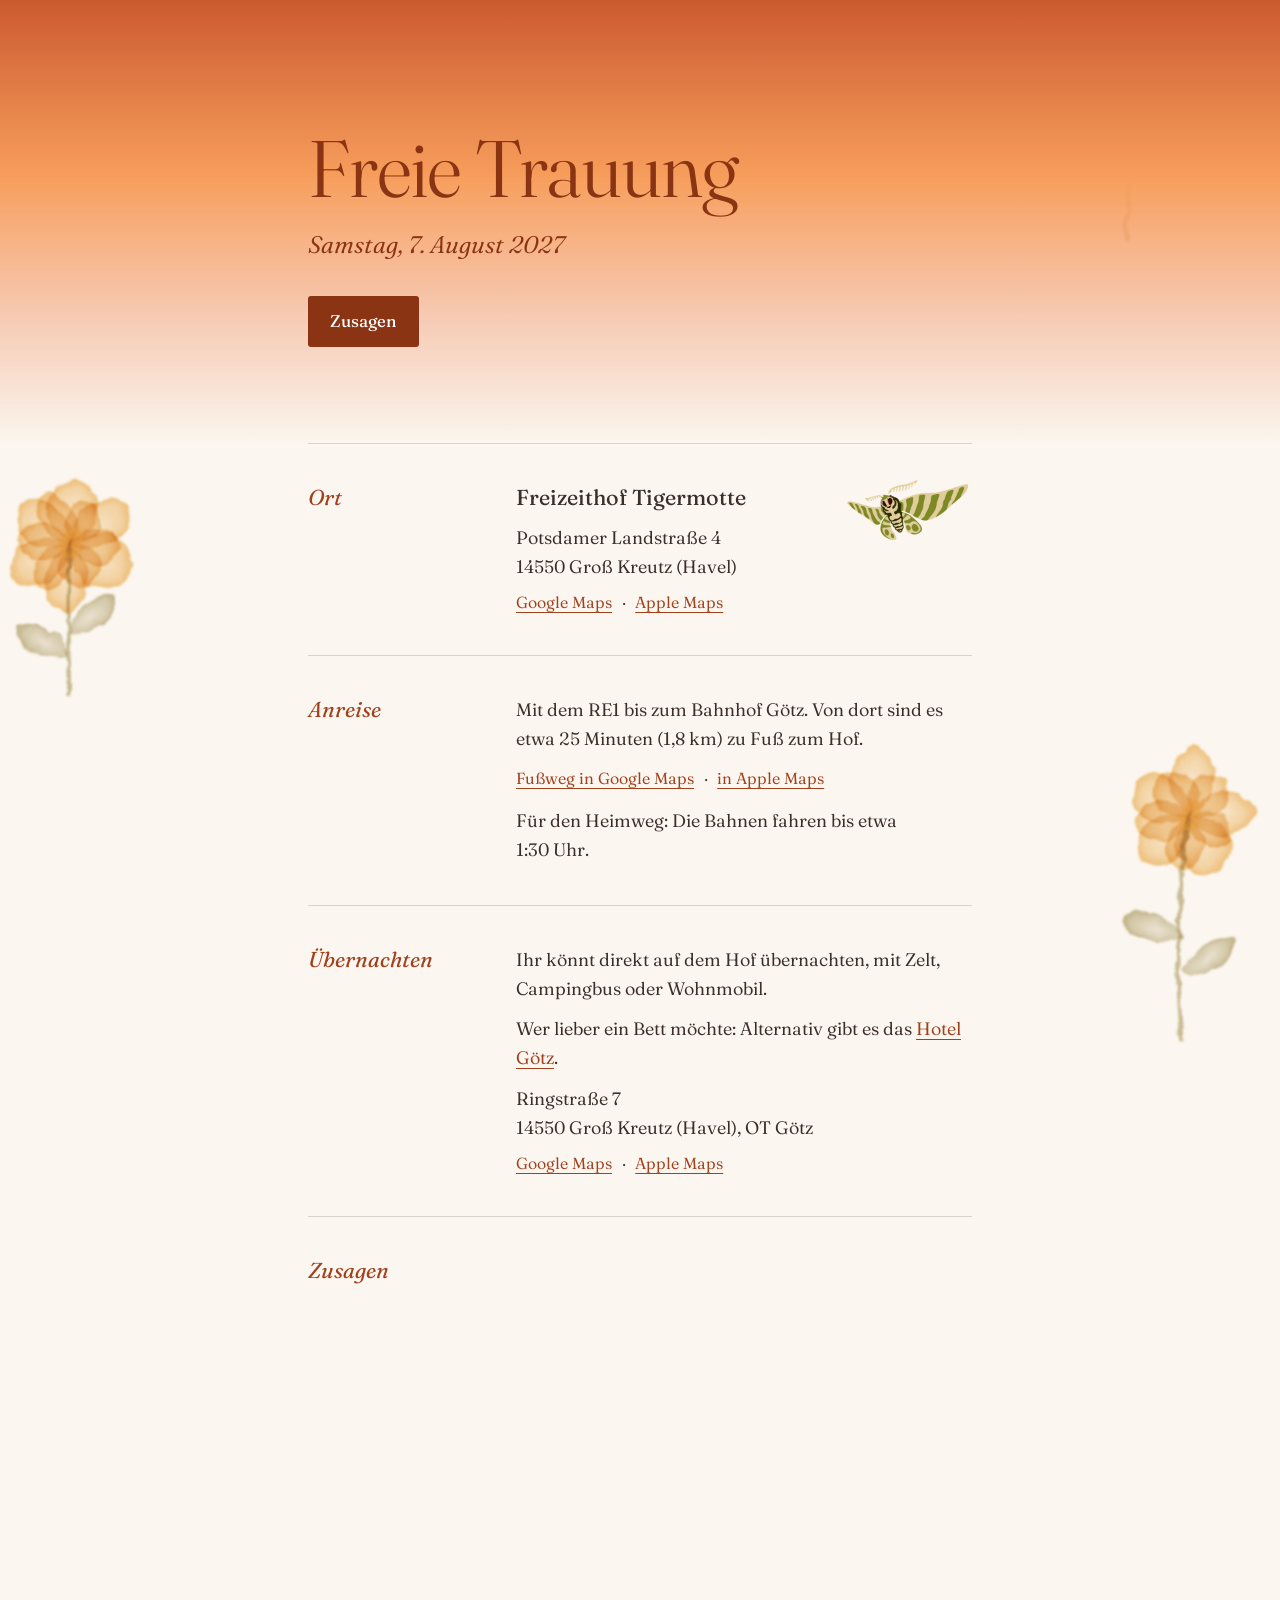
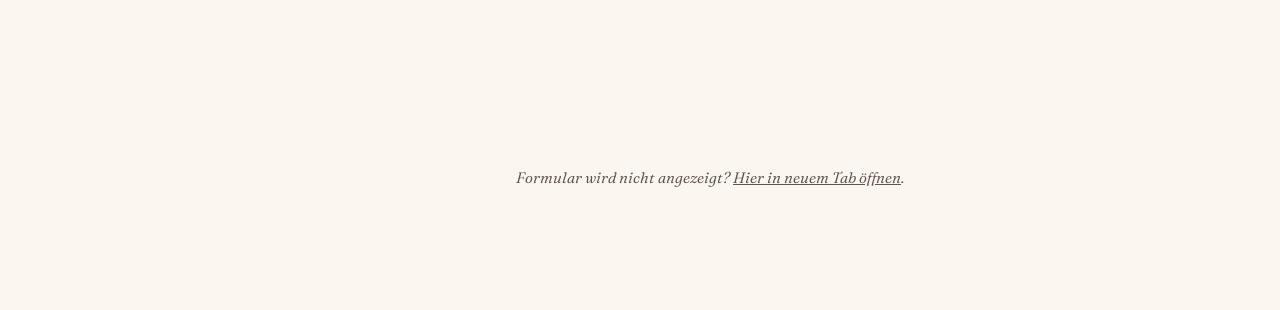
==== commit 645f237d: "Design überarbeitet: weniger generisch, mehr Papeterie - Glas-Effekte, bewegte Farbwolken, Schatten " ====
--- a/freie-trauung.html
+++ b/freie-trauung.html
@@ -4,58 +4,59 @@
   <meta charset="utf-8">
   <meta name="viewport" content="width=device-width, initial-scale=1">
   <title>Freie Trauung · Anna &amp; Leo</title>
+  <link rel="preload" href="schriften/fraunces.woff2" as="font" type="font/woff2" crossorigin>
   <link rel="stylesheet" href="css/farben.css">
   <link rel="stylesheet" href="css/style.css">
 </head>
-<body style="--akzent: var(--akzent-freie-trauung); --akzent-text: #A0401C; --hero-text: #8A3414; --verlauf-1: var(--copper); --verlauf-2: var(--apricot); --verlauf-3: var(--peach); --hero-bild: url('bilder/tigermotte.jpg')">
-  <div class="hintergrund" aria-hidden="true">
-    <div class="blob blob--1"></div><div class="blob blob--2"></div>
-    <div class="blob blob--3"></div><div class="blob blob--4"></div>
-  </div>
-
-  <header class="hero">
-    <a class="zurueck sans" href="index.html" hidden>&larr; Zurück</a>
-    <h1 class="einblenden">Freie Trauung</h1>
-    <p class="datum sans einblenden" style="--verzoegerung: 0.15s">Samstag, 7. August 2027</p>
-    <a class="zusage-knopf sans einblenden" style="--verzoegerung: 0.3s" href="#zusage">Jetzt zusagen</a>
+<body style="--akzent: var(--akzent-freie-trauung); --akzent-text: #A0401C; --hero-text: #8A3414; --verlauf-1: var(--copper); --verlauf-2: var(--apricot); --verlauf-3: var(--peach);">
+  <header class="hero hero--freie-trauung">
+    <a class="zurueck" href="index.html" hidden>&larr; Anna &amp; Leo</a>
+    <div class="hero-innen">
+      <h1>Freie Trauung</h1>
+      <p class="datum">Samstag, 7. August 2027</p>
+      <a class="zusage-knopf" href="#zusage">Zusagen</a>
+    </div>
   </header>
 
   <main class="inhalt">
-    <section class="karte einblenden" style="--verzoegerung: 0.3s" data-adresse="Potsdamer Landstraße 4, 14550 Groß Kreutz (Havel)">
-      <img class="hof-logo" src="bilder/tigermotte-logo.png" alt="Logo des Freizeithofs Tigermotte" onerror="this.remove()">
+    <section class="abschnitt" data-adresse="Potsdamer Landstraße 4, 14550 Groß Kreutz (Havel)">
       <h2>Ort</h2>
-      <p class="ort">Freizeithof Tigermotte</p>
-      <a class="adresse" href="https://www.google.com/maps/search/?api=1&amp;query=Potsdamer%20Landstra%C3%9Fe%204%2C%2014550%20Gro%C3%9F%20Kreutz%20(Havel)" target="_blank" rel="noopener">
-        <address>Potsdamer Landstraße 4<br>14550 Groß Kreutz (Havel)</address>
-      </a>
-      <div class="karten-links"></div>
-    </section>
-
-    <section class="karte einblenden" style="--verzoegerung: 0.45s">
-      <h2>Anreise mit Bus &amp; Bahn</h2>
-      <p>Mit dem RE1 bis zum Bahnhof Götz. Von dort sind es etwa 25 Minuten (1,8&nbsp;km) zu Fuß zum Hof.</p>
-      <div class="karten-links">
-        <a class="karten-link sans" target="_blank" rel="noopener"
-           href="https://www.google.com/maps/dir/?api=1&amp;origin=Bahnhof%20G%C3%B6tz&amp;destination=Potsdamer%20Landstra%C3%9Fe%204%2C%2014550%20Gro%C3%9F%20Kreutz%20(Havel)&amp;travelmode=walking">Fußweg in Google Maps</a>
-        <a class="karten-link sans" target="_blank" rel="noopener"
-           href="https://maps.apple.com/?saddr=Bahnhof%20G%C3%B6tz&amp;daddr=Potsdamer%20Landstra%C3%9Fe%204%2C%2014550%20Gro%C3%9F%20Kreutz%20(Havel)&amp;dirflg=w">Fußweg in Apple Maps</a>
-      </div>
-      <p>Für den Heimweg: Die Bahnen fahren bis etwa 1:30 Uhr.</p>
-    </section>
-
-    <section class="karte einblenden" style="--verzoegerung: 0.6s" data-adresse="Ringstraße 7, 14550 Groß Kreutz (Havel)">
-      <h2>Übernachtung</h2>
-      <p>Ihr könnt direkt auf dem Hof übernachten, mit Zelt, Campingbus oder Wohnmobil.</p>
-      <p>Alternativ gibt es das <a href="https://www.hotel-goetz.com/" target="_blank" rel="noopener">Hotel Götz</a>:</p>
-      <a class="adresse" href="https://www.google.com/maps/search/?api=1&amp;query=Ringstra%C3%9Fe%207%2C%2014550%20Gro%C3%9F%20Kreutz%20(Havel)" target="_blank" rel="noopener">
-        <address>Ringstraße 7<br>14550 Groß Kreutz (Havel), OT Götz</address>
-      </a>
-      <div class="karten-links">
-        <a class="karten-link sans" href="https://www.hotel-goetz.com/" target="_blank" rel="noopener">Website Hotel Götz</a>
+      <div>
+        <img class="hof-logo" src="bilder/tigermotte-logo.png" alt="Logo des Freizeithofs Tigermotte" onerror="this.remove()">
+        <p class="ort">Freizeithof Tigermotte</p>
+        <a class="adresse" href="https://www.google.com/maps/search/?api=1&amp;query=Potsdamer%20Landstra%C3%9Fe%204%2C%2014550%20Gro%C3%9F%20Kreutz%20(Havel)" target="_blank" rel="noopener">
+          <address>Potsdamer Landstraße 4<br>14550 Groß Kreutz (Havel)</address>
+        </a>
+        <div class="karten-links"></div>
       </div>
     </section>
 
-    <section class="karte einblenden" style="--verzoegerung: 0.75s" id="zusage">
+    <section class="abschnitt">
+      <h2>Anreise</h2>
+      <div>
+        <p>Mit dem RE1 bis zum Bahnhof Götz. Von dort sind es etwa 25 Minuten (1,8&nbsp;km) zu Fuß zum Hof.</p>
+        <div class="karten-links">
+          <a class="karten-link" target="_blank" rel="noopener"
+             href="https://www.google.com/maps/dir/?api=1&amp;origin=Bahnhof%20G%C3%B6tz&amp;destination=Potsdamer%20Landstra%C3%9Fe%204%2C%2014550%20Gro%C3%9F%20Kreutz%20(Havel)&amp;travelmode=walking">Fußweg in Google Maps</a><a class="karten-link" target="_blank" rel="noopener"
+             href="https://maps.apple.com/?saddr=Bahnhof%20G%C3%B6tz&amp;daddr=Potsdamer%20Landstra%C3%9Fe%204%2C%2014550%20Gro%C3%9F%20Kreutz%20(Havel)&amp;dirflg=w">in Apple Maps</a>
+        </div>
+        <p>Für den Heimweg: Die Bahnen fahren bis etwa 1:30&nbsp;Uhr.</p>
+      </div>
+    </section>
+
+    <section class="abschnitt" data-adresse="Ringstraße 7, 14550 Groß Kreutz (Havel)">
+      <h2>Übernachten</h2>
+      <div>
+        <p>Ihr könnt direkt auf dem Hof übernachten, mit Zelt, Campingbus oder Wohnmobil.</p>
+        <p>Wer lieber ein Bett möchte: Alternativ gibt es das <a class="karten-link" href="https://www.hotel-goetz.com/" target="_blank" rel="noopener">Hotel Götz</a>.</p>
+        <a class="adresse" href="https://www.google.com/maps/search/?api=1&amp;query=Ringstra%C3%9Fe%207%2C%2014550%20Gro%C3%9F%20Kreutz%20(Havel)" target="_blank" rel="noopener">
+          <address>Ringstraße 7<br>14550 Groß Kreutz (Havel), OT Götz</address>
+        </a>
+        <div class="karten-links"></div>
+      </div>
+    </section>
+
+    <section class="abschnitt" id="zusage">
       <h2>Zusagen</h2>
       <div class="tally" data-tally-id="q55DKO" data-titel="Zusage Freie Trauung">
         <p>Zum Zusagen bitte <a href="https://tally.so/r/q55DKO" target="_blank" rel="noopener">dieses Formular</a> ausfüllen.</p>
--- a/css/farben.css
+++ b/css/farben.css
@@ -7,18 +7,14 @@
   --misty-blue:   #9AADBE;
   --moss:         #9F8A49;
 
-  /* Abgeleitete Töne für Text und Hintergrund (Lesbarkeit) */
-  --hintergrund:  #FDF6F1;
+  /* Abgeleitete Töne für Text, Papier und Linien (Lesbarkeit) */
+  --papier:       #FBF6EF;
   --text:         #3B2F2A;
   --text-blau:    #26313D;
   --moss-dunkel:  #6F5F2E;
+  --linie:        rgba(59, 47, 42, 0.18);
 
   /* Event-Akzente */
   --akzent-standesamt:     var(--misty-blue);
   --akzent-freie-trauung:  var(--copper);
-
-  /* Glas-Effekt */
-  --glas:         rgba(255, 255, 255, 0.55);
-  --glas-rand:    rgba(255, 255, 255, 0.65);
-  --schatten:     0 8px 32px rgba(59, 47, 42, 0.10);
 }
--- a/css/style.css
+++ b/css/style.css
@@ -1,55 +1,48 @@
+/* Fraunces, selbst gehostet (kein Google-Server, OFL-Lizenz in schriften/OFL.txt) */
+@font-face {
+  font-family: "Fraunces";
+  font-style: normal;
+  font-weight: 100 900;
+  font-display: swap;
+  src: url("../schriften/fraunces.woff2") format("woff2");
+}
+
+@font-face {
+  font-family: "Fraunces";
+  font-style: italic;
+  font-weight: 100 900;
+  font-display: swap;
+  src: url("../schriften/fraunces-italic.woff2") format("woff2");
+}
+
 *, *::before, *::after { box-sizing: border-box; }
 
 html, body { margin: 0; padding: 0; }
+
+html { scroll-behavior: smooth; }
 
 body {
   position: relative;
   min-height: 100vh;
   min-height: 100dvh;
-  background: var(--hintergrund);
-  color: var(--text);
-  font-family: "Cormorant Garamond", "Palatino Linotype", Palatino, Georgia, serif;
-  line-height: 1.5;
   display: flex;
   flex-direction: column;
   overflow-x: hidden;
+  background: var(--papier);
+  color: var(--text);
+  font-family: "Fraunces", Georgia, serif;
+  font-size: 1.125rem;
+  font-weight: 360;
+  font-optical-sizing: auto;
+  line-height: 1.6;
+  -webkit-font-smoothing: antialiased;
 }
 
 a { color: inherit; }
 
-.sans {
-  font-family: system-ui, -apple-system, "Segoe UI", sans-serif;
-}
-
-/* ---------- Weicher, bewegter Hintergrund ---------- */
-.hintergrund {
-  position: fixed;
-  inset: 0;
-  z-index: -1;
-  overflow: hidden;
-  pointer-events: none;
-}
-
-.blob {
-  position: absolute;
-  width: 55vmax;
-  height: 55vmax;
-  border-radius: 50%;
-  filter: blur(80px);
-  opacity: 0.28;
-  will-change: transform;
-}
-
-.blob--1 { background: var(--peach);       top: -20vmax; left: -15vmax; animation: schweben-1 26s ease-in-out infinite alternate; }
-.blob--2 { background: var(--misty-blue);  bottom: -25vmax; left: -10vmax; animation: schweben-2 32s ease-in-out infinite alternate; }
-.blob--3 { background: var(--apricot);     top: -15vmax; right: -20vmax; opacity: 0.45; animation: schweben-3 29s ease-in-out infinite alternate; }
-.blob--4 { background: var(--golden-hour); bottom: -30vmax; right: -15vmax; opacity: 0.35; animation: schweben-1 35s ease-in-out infinite alternate-reverse; }
-
-@keyframes schweben-1 { to { transform: translate(12vmax, 10vmax) scale(1.1); } }
-@keyframes schweben-2 { to { transform: translate(15vmax, -8vmax) scale(0.9); } }
-@keyframes schweben-3 { to { transform: translate(-10vmax, 12vmax) scale(1.15); } }
-
-/* Aquarell-Blumen (js/aquarell.js) */
+em { font-style: italic; }
+
+/* ---------- Aquarell-Blumen (js/aquarell.js) ---------- */
 .aquarell {
   position: absolute;
   top: 0;
@@ -65,164 +58,134 @@
   transform-origin: 0 0;
 }
 
-/* ---------- Einblenden ---------- */
-.einblenden {
-  opacity: 0;
-  transform: translateY(18px);
-  animation: einblenden 1s cubic-bezier(0.22, 1, 0.36, 1) forwards;
-  animation-delay: var(--verzoegerung, 0s);
-}
-
-@keyframes einblenden { to { opacity: 1; transform: none; } }
-
-/* ---------- Landing Page ---------- */
+/* ---------- Startseite ---------- */
 .landing {
   flex: 1;
   display: flex;
   flex-direction: column;
   align-items: center;
   justify-content: center;
-  padding: 3rem 1rem;
+  padding: 4rem 1rem;
   text-align: center;
 }
 
 .titel {
-  margin: 0 0 0.25rem;
-  font-weight: 400;
-  font-size: clamp(2.75rem, 9vw, 5rem);
-  letter-spacing: 0.02em;
+  margin: 0;
+  font-size: clamp(3.5rem, 13vw, 7.5rem);
+  font-weight: 300;
+  line-height: 1;
+  letter-spacing: -0.02em;
+  color: var(--text);
+}
+
+.titel em {
+  font-weight: 300;
   color: var(--copper);
 }
 
 .untertitel {
-  margin: 0 0 2rem;
-  font-size: clamp(1.15rem, 3vw, 1.4rem);
-  font-weight: 600;
+  margin: 0.75rem 0 3rem;
+  font-size: clamp(1.25rem, 3.5vw, 1.6rem);
+  font-style: italic;
   color: var(--moss-dunkel);
-  letter-spacing: 0.2em;
-  text-transform: uppercase;
-}
-
-.trenner {
-  width: 5rem;
-  height: 2px;
-  margin: 0 auto 2.5rem;
-  background: linear-gradient(90deg, var(--peach), var(--apricot), var(--golden-hour));
-  border: 0;
-  border-radius: 2px;
 }
 
 /* Handy: untereinander */
 .event-auswahl {
-  display: flex;
-  flex-direction: column;
-  gap: 1.25rem;
+  display: grid;
+  grid-template-columns: 1fr;
+  gap: 1rem;
   width: 100%;
-  max-width: 56rem;
+  max-width: 54rem;
+  text-align: left;
 }
 
 /* PC/Tablet quer: nebeneinander */
 @media (min-width: 768px) {
   .event-auswahl {
-    flex-direction: row;
-    gap: 2rem;
+    grid-template-columns: 1fr 1fr;
+    gap: 1.5rem;
   }
 }
 
+/* Zwei flächige Farbfelder wie bedrucktes Papier: keine Schatten, kein Glas */
 .event-button {
-  --tint: var(--misty-blue);
-  position: relative;
-  flex: 1;
   display: flex;
   flex-direction: column;
-  align-items: center;
-  justify-content: center;
-  gap: 0.6rem;
-  min-height: 11rem;
-  padding: 2rem 1.5rem;
-  border-radius: 1.75rem;
-  text-decoration: none;
-  overflow: hidden;
-  isolation: isolate;
-  background: color-mix(in srgb, var(--tint) 28%, transparent);
-  border: 1px solid var(--glas-rand);
-  -webkit-backdrop-filter: blur(18px) saturate(140%);
-  backdrop-filter: blur(18px) saturate(140%);
-  box-shadow: var(--schatten);
-  transition:
-    transform 0.6s cubic-bezier(0.22, 1, 0.36, 1),
-    box-shadow 0.6s cubic-bezier(0.22, 1, 0.36, 1),
-    background-color 0.6s ease;
-}
-
-/* Sanfter Lichtschein, der beim Hover hineinfließt */
-.event-button::before {
-  content: "";
-  position: absolute;
-  inset: 0;
-  z-index: -1;
-  background: radial-gradient(circle at 30% 20%, rgba(255, 255, 255, 0.7), transparent 60%);
-  opacity: 0.4;
-  transition: opacity 0.6s ease;
+  justify-content: space-between;
+  gap: 2rem;
+  min-height: 10rem;
+  padding: 1.5rem 1.5rem 1.4rem;
+  border-radius: 3px;
+  text-decoration: none;
+  transition: background-color 0.3s ease;
 }
 
 @media (min-width: 768px) {
-  .event-button { min-height: 17rem; }
-}
-
-.event-button:hover {
-  transform: translateY(-6px);
-  background: color-mix(in srgb, var(--tint) 40%, transparent);
-  box-shadow: 0 18px 40px rgba(59, 47, 42, 0.14);
-}
-
-.event-button:hover::before { opacity: 0.9; }
+  .event-button {
+    min-height: 16rem;
+    padding: 2rem 2rem 1.75rem;
+  }
+}
+
+.event-button .event-info {
+  font-size: 1rem;
+  font-style: italic;
+}
+
+.event-button .event-name {
+  display: flex;
+  align-items: baseline;
+  justify-content: space-between;
+  gap: 1rem;
+  font-size: clamp(1.75rem, 4vw, 2.4rem);
+  font-weight: 380;
+  line-height: 1.1;
+}
+
+.event-button .pfeil {
+  flex-shrink: 0;
+  font-size: 0.8em;
+  transition: transform 0.3s ease;
+}
+
+.event-button:hover .pfeil { transform: translateX(6px); }
 
 .event-button:focus-visible {
-  outline: 2px solid var(--tint);
-  outline-offset: 5px;
-}
-
-.event-button .event-name {
-  font-size: clamp(1.7rem, 4vw, 2.3rem);
-  line-height: 1.2;
-}
-
-.event-button .event-info {
-  font-size: 0.85rem;
-  font-weight: 600;
-  letter-spacing: 0.18em;
-  text-transform: uppercase;
+  outline: 2px solid var(--text);
+  outline-offset: 4px;
 }
 
 .event-button--standesamt {
-  --tint: var(--akzent-standesamt);
+  background: var(--misty-blue);
   color: var(--text-blau);
 }
 
+.event-button--standesamt:hover { background: #8C9FB1; }
+
 .event-button--freie-trauung {
-  --tint: var(--akzent-freie-trauung);
-  color: #7A2E12;
-}
+  background: var(--copper);
+  color: #FFF8F2;
+}
+
+.event-button--freie-trauung:hover { background: #B94F28; }
 
 /* ---------- Unterseiten ---------- */
-/* Farbverlauf, der weich in den Seitenhintergrund ausläuft (kein harter Schnitt) */
+/* Farbverlauf, der ohne Kante in das Papier ausläuft */
 .hero {
   position: relative;
   isolation: isolate;
-  min-height: 70vh;
-  min-height: 70svh;
-  display: flex;
-  flex-direction: column;
-  justify-content: center;
-  padding: 4.5rem 1rem 6rem;
+  padding: 5rem 0 4rem;
   color: var(--hero-text);
-  text-align: center;
   background: linear-gradient(180deg,
     var(--verlauf-1) 0%,
-    var(--verlauf-2) 38%,
-    color-mix(in srgb, var(--verlauf-3) 70%, transparent) 68%,
+    var(--verlauf-2) 40%,
+    color-mix(in srgb, var(--verlauf-3) 60%, transparent) 72%,
     transparent 100%);
+}
+
+@media (min-width: 768px) {
+  .hero { padding: 8rem 0 6rem; }
 }
 
 /* Optionales Foto: eingefärbt und nach unten ausgeblendet */
@@ -231,179 +194,163 @@
   position: absolute;
   inset: 0;
   z-index: -1;
-  background: var(--hero-bild, none) center / cover no-repeat;
+  background: center / cover no-repeat;
   opacity: 0.45;
   mix-blend-mode: multiply;
   -webkit-mask-image: linear-gradient(180deg, black 40%, transparent 95%);
   mask-image: linear-gradient(180deg, black 40%, transparent 95%);
 }
 
-.hero .zurueck {
+/* Fotos (Pfad relativ zu dieser CSS-Datei); fehlt eins, bleibt nur der Verlauf */
+.hero--standesamt::before { background-image: url("../bilder/standesamt.jpg"); }
+.hero--freie-trauung::before { background-image: url("../bilder/tigermotte.jpg"); }
+
+/* Gleiche Spalte wie .inhalt, damit Titel und Text bündig stehen */
+.hero-innen {
+  max-width: 44rem;
+  margin: 0 auto;
+  padding: 0 1.25rem;
+}
+
+.zurueck {
   position: absolute;
-  top: 1rem;
-  left: 1rem;
-}
+  top: 1.25rem;
+  left: 1.25rem;
+  font-size: 1rem;
+  font-style: italic;
+  text-decoration: none;
+  color: var(--hero-text);
+}
+
+.zurueck:hover { text-decoration: underline; text-underline-offset: 4px; }
+
+.zurueck[hidden] { display: none; }
 
 .hero h1 {
   margin: 0;
-  font-weight: 400;
-  font-size: clamp(2.5rem, 8vw, 4.5rem);
-  line-height: 1.1;
+  font-size: clamp(2.75rem, 9vw, 5rem);
+  font-weight: 320;
+  line-height: 1.02;
+  letter-spacing: -0.015em;
 }
 
 .hero .datum {
-  margin: 0.5rem 0 0;
-  font-size: 0.95rem;
-  font-weight: 600;
-  letter-spacing: 0.2em;
-  text-transform: uppercase;
-}
-
-.zurueck,
+  margin: 1rem 0 0;
+  font-size: clamp(1.2rem, 3vw, 1.5rem);
+  font-style: italic;
+}
+
 .zusage-knopf {
-  display: inline-flex;
-  align-items: center;
-  gap: 0.4rem;
-  border-radius: 999px;
-  text-decoration: none;
-  color: var(--hero-text);
-  background: rgba(255, 255, 255, 0.5);
-  border: 1px solid rgba(255, 255, 255, 0.75);
-  -webkit-backdrop-filter: blur(10px);
-  backdrop-filter: blur(10px);
-  box-shadow: 0 4px 16px rgba(59, 47, 42, 0.08);
-  transition: background-color 0.4s ease, transform 0.4s cubic-bezier(0.22, 1, 0.36, 1);
-}
-
-.zurueck {
-  padding: 0.5rem 1rem;
-  font-size: 0.9rem;
-}
-
-.zusage-knopf {
-  align-self: center;
-  margin-top: 1.5rem;
-  padding: 0.7rem 1.6rem;
-  font-size: 0.95rem;
-  font-weight: 600;
-  letter-spacing: 0.05em;
-}
-
-.zurueck:hover,
-.zusage-knopf:hover {
-  background: rgba(255, 255, 255, 0.75);
-  transform: translateY(-2px);
-}
-
-.zurueck[hidden] { display: none; }
-
-html { scroll-behavior: smooth; }
-
-#zusage { scroll-margin-top: 1rem; }
-
+  display: inline-block;
+  margin-top: 2rem;
+  padding: 0.75rem 1.4rem;
+  border-radius: 3px;
+  font-size: 1.05rem;
+  font-weight: 450;
+  text-decoration: none;
+  color: #FFFFFF;
+  background: var(--hero-text);
+  transition: background-color 0.3s ease;
+}
+
+.zusage-knopf:hover { background: var(--text); }
+
+/* Inhalt als ruhige Liste mit Haarlinien statt Kartenstapel */
 .inhalt {
   width: 100%;
-  max-width: 46rem;
-  margin: -2rem auto 0;
-  padding: 0 1rem 4rem;
-  display: grid;
-  gap: 1.25rem;
-}
-
-.karte {
-  padding: 1.5rem 1.5rem 1.6rem;
-  border-radius: 1.5rem;
-  background: var(--glas);
-  border: 1px solid var(--glas-rand);
-  -webkit-backdrop-filter: blur(16px) saturate(140%);
-  backdrop-filter: blur(16px) saturate(140%);
-  box-shadow: var(--schatten);
-}
-
-/* Logo des Hofs: flattert sanft in der Ecke der Karte */
+  max-width: 44rem;
+  margin: 0 auto;
+  padding: 0 1.25rem 5rem;
+}
+
+.abschnitt {
+  padding: 2rem 0;
+  border-top: 1px solid var(--linie);
+}
+
+@media (min-width: 768px) {
+  .abschnitt {
+    display: grid;
+    grid-template-columns: 11rem 1fr;
+    gap: 2rem;
+    padding: 2.5rem 0;
+  }
+}
+
+.abschnitt h2 {
+  margin: 0 0 0.75rem;
+  font-size: 1.35rem;
+  font-weight: 400;
+  font-style: italic;
+  line-height: 1.3;
+  color: var(--akzent-text);
+}
+
+.abschnitt p { margin: 0 0 0.75rem; }
+
+.abschnitt p:last-child { margin-bottom: 0; }
+
+.ort {
+  font-size: 1.35rem;
+  font-weight: 450;
+  line-height: 1.3;
+}
+
+.adresse {
+  display: inline-block;
+  text-decoration: none;
+}
+
+.adresse address { font-style: normal; }
+
+.adresse:hover address { text-decoration: underline; text-underline-offset: 4px; }
+
+.karten-links {
+  margin: 0.5rem 0 1rem;
+  font-size: 1rem;
+}
+
+.karten-links:last-child { margin-bottom: 0; }
+
+.karten-link {
+  color: var(--akzent-text);
+  text-decoration: underline;
+  text-decoration-thickness: 1px;
+  text-underline-offset: 4px;
+}
+
+.karten-link + .karten-link::before {
+  content: "·";
+  display: inline-block;
+  margin: 0 0.6rem;
+  color: var(--text);
+  text-decoration: none;
+}
+
+.hinweis {
+  font-size: 0.95rem;
+  font-style: italic;
+  opacity: 0.8;
+}
+
+/* Logo des Hofs: flattert sanft */
 .hof-logo {
   float: right;
-  width: clamp(6rem, 28vw, 9rem);
+  width: clamp(5.5rem, 24vw, 8rem);
   height: auto;
-  margin: -0.5rem -0.5rem 0.5rem 1rem;
+  margin: -0.5rem 0 0.5rem 1rem;
   animation: flattern 6s ease-in-out infinite;
 }
 
 @keyframes flattern {
   0%, 100% { transform: translateY(0) rotate(-3deg); }
-  50%      { transform: translateY(-8px) rotate(3deg); }
-}
-
-.karte h2 {
-  margin: 0 0 0.5rem;
-  font-weight: 500;
-  font-size: 1.7rem;
-  color: var(--akzent-text);
-}
-
-.karte p { margin: 0.4rem 0; font-size: 1.15rem; }
-
-.karte .ort {
-  margin-bottom: 0.25rem;
-  font-size: 1.3rem;
-  font-weight: 600;
-}
-
-/* ---------- Adressen & Karten-Links ---------- */
-.adresse address { font-style: normal; }
-
-.adresse {
-  display: inline-block;
-  font-style: normal;
-  font-size: 1.15rem;
-  text-decoration: underline;
-  text-decoration-color: color-mix(in srgb, var(--akzent) 60%, transparent);
-  text-underline-offset: 4px;
-  transition: color 0.3s ease;
-}
-
-.adresse:hover { color: var(--akzent-text); }
-
-.karten-links {
-  display: flex;
-  flex-wrap: wrap;
-  gap: 0.5rem;
-  margin: 0.75rem 0;
-}
-
-.karten-link {
-  display: inline-flex;
-  align-items: center;
-  padding: 0.55rem 1.1rem;
-  border-radius: 999px;
-  font-size: 0.9rem;
-  text-decoration: none;
-  color: var(--akzent-text);
-  background: color-mix(in srgb, var(--akzent) 16%, transparent);
-  border: 1px solid color-mix(in srgb, var(--akzent) 40%, transparent);
-  transition: background-color 0.4s ease, transform 0.4s cubic-bezier(0.22, 1, 0.36, 1);
-}
-
-.karten-link:hover {
-  background: color-mix(in srgb, var(--akzent) 30%, transparent);
-  transform: translateY(-2px);
-}
-
-.hinweis {
-  font-size: 1rem !important;
-  opacity: 0.8;
-}
-
-.fussnote {
-  margin-top: 0.5rem;
-  font-size: 0.75rem;
-  text-align: center;
-  opacity: 0.6;
-}
+  50%      { transform: translateY(-6px) rotate(3deg); }
+}
+
+#zusage { scroll-margin-top: 1rem; }
 
 @media (prefers-reduced-motion: reduce) {
-  .blob, .einblenden, .hof-logo { animation: none; }
-  .einblenden { opacity: 1; transform: none; }
-  .event-button, .karten-link, .zurueck, .zusage-knopf { transition: none; }
-  .event-button:hover, .karten-link:hover, .zurueck:hover, .zusage-knopf:hover { transform: none; }
-}
+  html { scroll-behavior: auto; }
+  .hof-logo { animation: none; }
+  .event-button, .event-button .pfeil { transition: none; }
+}
